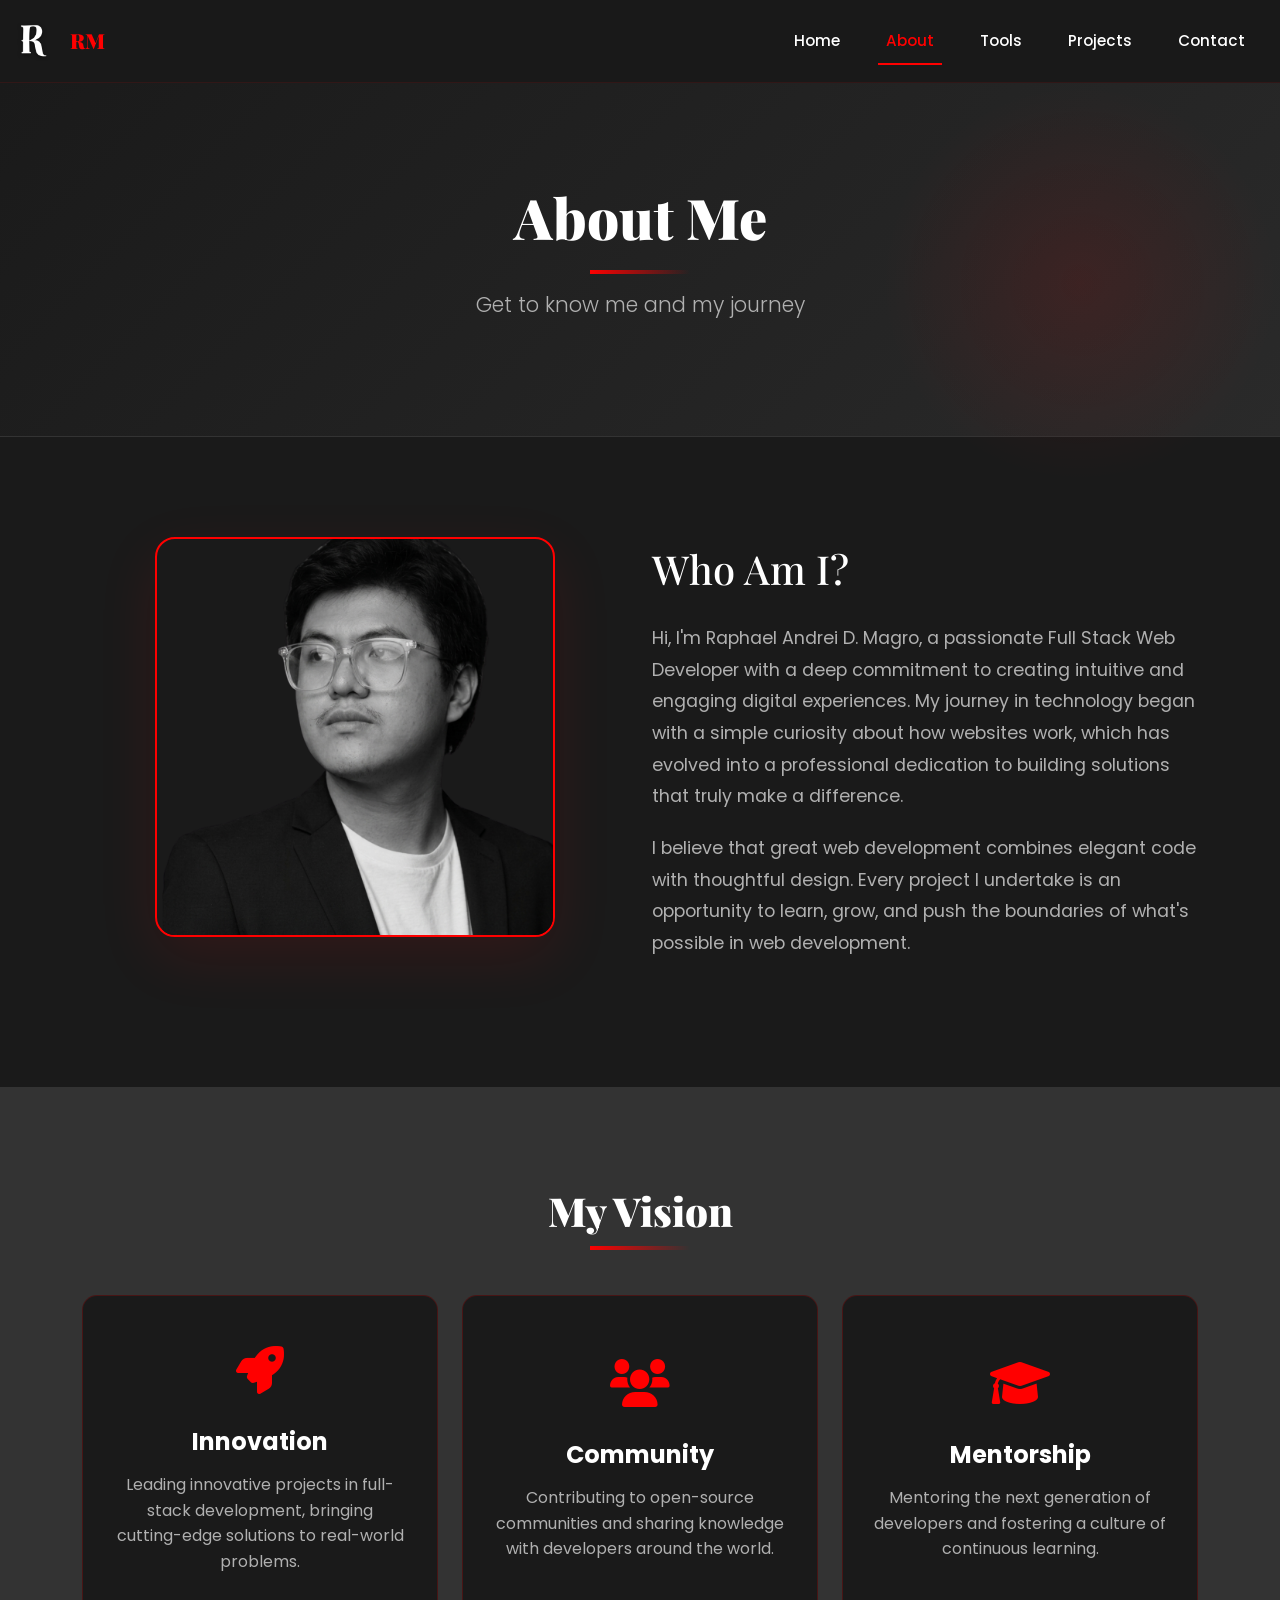
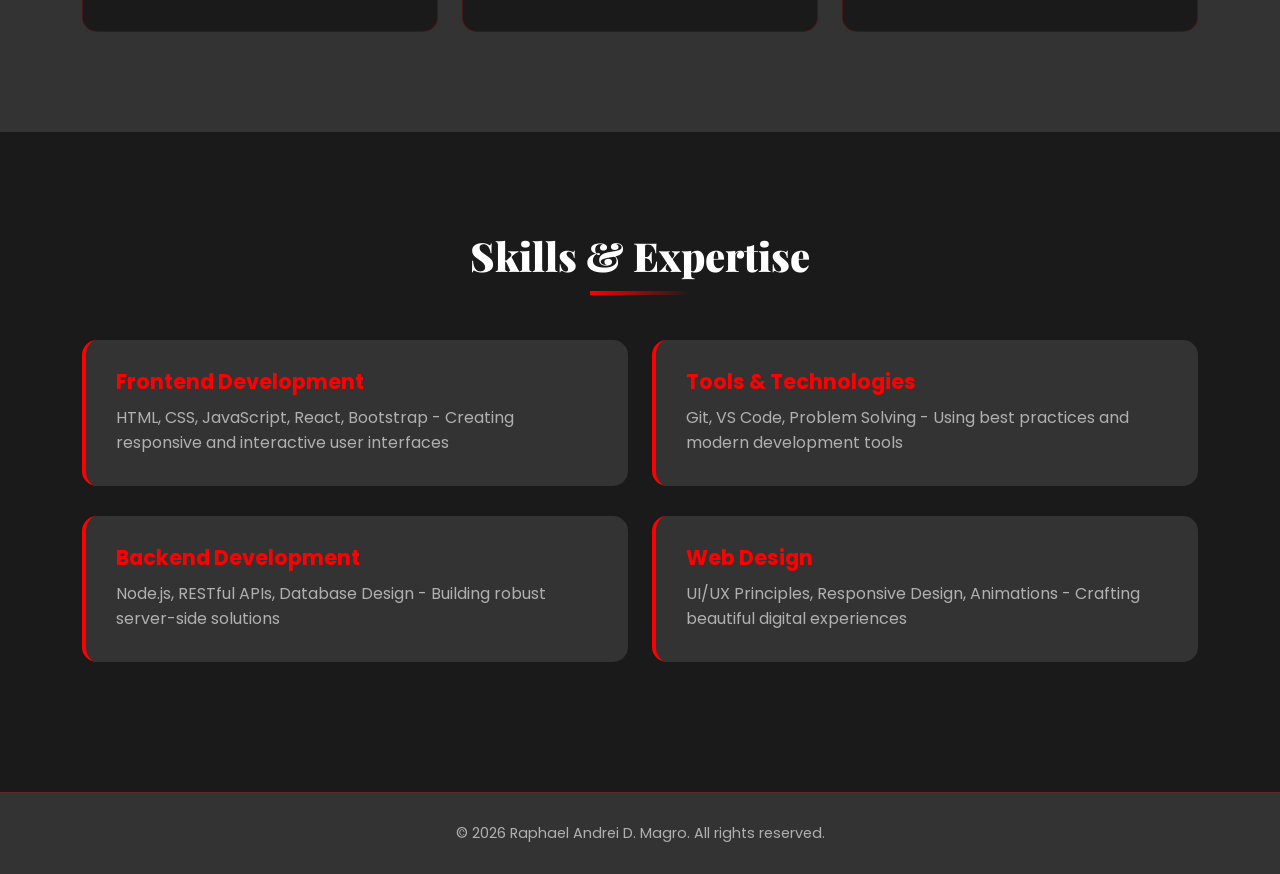
==== about.html @ a97b014e "Add redesigned landing page with animations and separate HTML pages for all sections" ====
<!DOCTYPE html>
<html lang="en">
<head>
    <meta charset="UTF-8">
    <meta name="viewport" content="width=device-width, initial-scale=1.0">
    <title>About - Raphael Andrei D. Magro</title>
    <link href="https://fonts.googleapis.com/css2?family=Playfair+Display:wght@700;900&family=Poppins:wght@300;400;500;600;700&family=Raleway:wght@300;400;500;600&display=swap" rel="stylesheet">
    <link href="https://cdn.jsdelivr.net/npm/bootstrap@5.3.0/dist/css/bootstrap.min.css" rel="stylesheet">
    <link rel="stylesheet" href="https://cdnjs.cloudflare.com/ajax/libs/font-awesome/6.0.0/css/all.min.css">
    <link rel="stylesheet" href="https://michalsnik.github.io/aos/dist/aos.css" />
    <link rel="stylesheet" href="styles.css">
</head>
<body>
    <!-- Navbar -->
    <nav class="navbar navbar-expand-lg navbar-landing">
        <div class="container-fluid">
            <a class="navbar-brand" href="index.html">
                <img src="images/logo.png" alt="Logo" height="40" class="me-2">
                <span class="brand-text">RM</span>
            </a>
            <button class="navbar-toggler" type="button" data-bs-toggle="collapse" data-bs-target="#navbarNav" aria-controls="navbarNav" aria-expanded="false" aria-label="Toggle navigation">
                <span class="navbar-toggler-icon"></span>
            </button>
            <div class="collapse navbar-collapse" id="navbarNav">
                <ul class="navbar-nav ms-auto">
                    <li class="nav-item">
                        <a class="nav-link" href="index.html">Home</a>
                    </li>
                    <li class="nav-item">
                        <a class="nav-link active" href="about.html">About</a>
                    </li>
                    <li class="nav-item">
                        <a class="nav-link" href="tools.html">Tools</a>
                    </li>
                    <li class="nav-item">
                        <a class="nav-link" href="projects.html">Projects</a>
                    </li>
                    <li class="nav-item">
                        <a class="nav-link" href="contact.html">Contact</a>
                    </li>
                </ul>
            </div>
        </div>
    </nav>

    <!-- About Hero Section -->
    <section class="page-hero">
        <div class="container">
            <h1 class="page-title" data-aos="fade-up">About Me</h1>
            <p class="page-subtitle" data-aos="fade-up" data-aos-delay="200">Get to know me and my journey</p>
        </div>
    </section>

    <!-- About Content -->
    <section class="about-content">
        <div class="container">
            <div class="row align-items-center">
                <div class="col-lg-6" data-aos="fade-right">
                    <div class="about-image">
                        <img src="images/magro.png" alt="Raphael">
                    </div>
                </div>
                <div class="col-lg-6" data-aos="fade-left">
                    <h2>Who Am I?</h2>
                    <p>Hi, I'm Raphael Andrei D. Magro, a passionate Full Stack Web Developer with a deep commitment to creating intuitive and engaging digital experiences. My journey in technology began with a simple curiosity about how websites work, which has evolved into a professional dedication to building solutions that truly make a difference.</p>
                    <p>I believe that great web development combines elegant code with thoughtful design. Every project I undertake is an opportunity to learn, grow, and push the boundaries of what's possible in web development.</p>
                </div>
            </div>
        </div>
    </section>

    <!-- Vision Section -->
    <section class="vision-section">
        <div class="container">
            <h2 class="section-header-title" data-aos="fade-up">My Vision</h2>
            <div class="row">
                <div class="col-md-4" data-aos="zoom-in" data-aos-delay="100">
                    <div class="vision-card">
                        <div class="vision-icon">
                            <i class="fas fa-rocket"></i>
                        </div>
                        <h3>Innovation</h3>
                        <p>Leading innovative projects in full-stack development, bringing cutting-edge solutions to real-world problems.</p>
                    </div>
                </div>
                <div class="col-md-4" data-aos="zoom-in" data-aos-delay="200">
                    <div class="vision-card">
                        <div class="vision-icon">
                            <i class="fas fa-users"></i>
                        </div>
                        <h3>Community</h3>
                        <p>Contributing to open-source communities and sharing knowledge with developers around the world.</p>
                    </div>
                </div>
                <div class="col-md-4" data-aos="zoom-in" data-aos-delay="300">
                    <div class="vision-card">
                        <div class="vision-icon">
                            <i class="fas fa-graduation-cap"></i>
                        </div>
                        <h3>Mentorship</h3>
                        <p>Mentoring the next generation of developers and fostering a culture of continuous learning.</p>
                    </div>
                </div>
            </div>
        </div>
    </section>

    <!-- Skills Highlight -->
    <section class="skills-section">
        <div class="container">
            <h2 class="section-header-title" data-aos="fade-up">Skills & Expertise</h2>
            <div class="row">
                <div class="col-md-6" data-aos="fade-up">
                    <div class="skill-item">
                        <h4>Frontend Development</h4>
                        <p>HTML, CSS, JavaScript, React, Bootstrap - Creating responsive and interactive user interfaces</p>
                    </div>
                    <div class="skill-item">
                        <h4>Backend Development</h4>
                        <p>Node.js, RESTful APIs, Database Design - Building robust server-side solutions</p>
                    </div>
                </div>
                <div class="col-md-6" data-aos="fade-up" data-aos-delay="200">
                    <div class="skill-item">
                        <h4>Tools & Technologies</h4>
                        <p>Git, VS Code, Problem Solving - Using best practices and modern development tools</p>
                    </div>
                    <div class="skill-item">
                        <h4>Web Design</h4>
                        <p>UI/UX Principles, Responsive Design, Animations - Crafting beautiful digital experiences</p>
                    </div>
                </div>
            </div>
        </div>
    </section>

    <!-- Footer -->
    <footer class="footer">
        <div class="container text-center">
            <p>&copy; 2026 Raphael Andrei D. Magro. All rights reserved.</p>
        </div>
    </footer>

    <script src="https://cdn.jsdelivr.net/npm/bootstrap@5.3.0/dist/js/bootstrap.bundle.min.js"></script>
    <script src="https://michalsnik.github.io/aos/dist/aos.js"></script>
    <script>
        AOS.init({
            duration: 1000,
            once: true,
            offset: 100
        });
    </script>
</body>
</html>
---- styles.css ----
/* ===== ROOT & GENERAL STYLES ===== */
:root {
    --primary-color: #ff0000;
    --secondary-color: #1a1a1a;
    --accent-color: #333333;
    --text-light: #ffffff;
    --text-dark: #1a1a1a;
    --transition: all 0.3s cubic-bezier(0.25, 0.46, 0.45, 0.94);
}

* {
    margin: 0;
    padding: 0;
    box-sizing: border-box;
}

html {
    scroll-behavior: smooth;
}

body {
    background-color: var(--secondary-color);
    color: var(--text-light);
    font-family: 'Poppins', sans-serif;
    overflow-x: hidden;
}

/* ===== LANDING SECTION ===== */
.landing-hero {
    position: relative;
    min-height: 100vh;
    display: flex;
    align-items: center;
    overflow: hidden;
}

.landing-background {
    position: absolute;
    top: 0;
    left: 0;
    right: 0;
    bottom: 0;
    background: linear-gradient(135deg, #1a1a1a 0%, #2a2a2a 50%, #1a1a1a 100%);
    z-index: 0;
}

.landing-background::before {
    content: '';
    position: absolute;
    top: -50%;
    right: -50%;
    width: 100%;
    height: 100%;
    background: radial-gradient(circle, rgba(255, 0, 0, 0.1) 0%, transparent 70%);
    animation: pulse-glow 4s ease-in-out infinite;
    z-index: -1;
}

@keyframes pulse-glow {
    0%, 100% {
        transform: scale(1);
        opacity: 0.5;
    }
    50% {
        transform: scale(1.2);
        opacity: 0.8;
    }
}

.landing-content {
    position: relative;
    z-index: 2;
    width: 100%;
}

/* ===== NAVBAR ===== */
.navbar-landing {
    position: relative;
    z-index: 1000;
    background-color: rgba(26, 26, 26, 0.95);
    backdrop-filter: blur(10px);
    border-bottom: 1px solid rgba(255, 0, 0, 0.1);
    padding: 1rem 0;
}

.navbar-brand {
    font-size: 1.5rem;
    font-weight: 700;
    color: var(--text-light) !important;
    display: flex;
    align-items: center;
    gap: 10px;
}

.brand-text {
    color: var(--primary-color);
    font-family: 'Playfair Display', serif;
    font-weight: 900;
    font-size: 1.3rem;
}

.navbar-nav .nav-link {
    color: var(--text-light) !important;
    font-weight: 500;
    font-size: 0.95rem;
    position: relative;
    margin: 0 15px;
    transition: color var(--transition);
}

.navbar-nav .nav-link::after {
    content: '';
    position: absolute;
    bottom: -5px;
    left: 0;
    width: 0;
    height: 2px;
    background-color: var(--primary-color);
    transition: width var(--transition);
}

.navbar-nav .nav-link:hover,
.navbar-nav .nav-link.active {
    color: var(--primary-color) !important;
}

.navbar-nav .nav-link:hover::after,
.navbar-nav .nav-link.active::after {
    width: 100%;
}

.navbar-toggler {
    border-color: var(--primary-color);
}

.navbar-toggler-icon {
    background-image: url("data:image/svg+xml;charset=utf8,%3Csvg viewBox='0 0 30 30' xmlns='http://www.w3.org/2000/svg'%3E%3Cpath stroke='rgba(255, 0, 0, 1)' stroke-width='2' stroke-linecap='round' stroke-linejoin='round' d='M4 7h22M4 15h22M4 23h22'/%3E%3C/svg%3E");
}

/* ===== LANDING TEXT SECTION ===== */
.landing-text {
    z-index: 2;
}

.landing-title {
    font-family: 'Playfair Display', serif;
    font-size: 4rem;
    font-weight: 900;
    line-height: 1.1;
    margin-bottom: 20px;
    color: var(--text-light);
    animation: slide-in-left 0.8s ease-out;
}

.landing-title .highlight {
    color: var(--primary-color);
    display: inline-block;
    position: relative;
}

.landing-title .highlight::after {
    content: '';
    position: absolute;
    bottom: -10px;
    left: 0;
    width: 100%;
    height: 3px;
    background: linear-gradient(90deg, var(--primary-color), transparent);
    animation: expand-width 1s ease-out 0.3s both;
}

@keyframes slide-in-left {
    from {
        opacity: 0;
        transform: translateX(-50px);
    }
    to {
        opacity: 1;
        transform: translateX(0);
    }
}

@keyframes expand-width {
    from {
        width: 0;
    }
    to {
        width: 100%;
    }
}

.landing-subtitle {
    font-size: 1.5rem;
    color: #b0b0b0;
    margin-bottom: 30px;
    font-weight: 300;
    line-height: 1.6;
}

.job-title {
    color: var(--primary-color);
    font-weight: 600;
    text-decoration: underline;
    text-decoration-style: dotted;
    text-decoration-thickness: 2px;
    text-underline-offset: 5px;
}

/* ===== SOCIAL ICONS ===== */
.social-icons {
    display: flex;
    gap: 15px;
}

.social-icon {
    display: inline-flex;
    align-items: center;
    justify-content: center;
    width: 50px;
    height: 50px;
    border: 2px solid var(--primary-color);
    border-radius: 50%;
    color: var(--text-light);
    font-size: 1.2rem;
    transition: var(--transition);
    background-color: transparent;
}

.social-icon:hover {
    background-color: var(--primary-color);
    transform: translateY(-10px) scale(1.1);
    box-shadow: 0 10px 25px rgba(255, 0, 0, 0.3);
}

/* ===== SCROLL BUTTON ===== */
.scroll-btn {
    display: inline-flex;
    align-items: center;
    gap: 10px;
    color: var(--text-light);
    text-decoration: none;
    font-weight: 600;
    position: relative;
    font-size: 0.95rem;
    transition: color var(--transition);
}

.scroll-btn:hover {
    color: var(--primary-color);
}

.scroll-btn i {
    animation: bounce 2s infinite;
}

@keyframes bounce {
    0%, 100% {
        transform: translateY(0);
    }
    50% {
        transform: translateY(10px);
    }
}

/* ===== PORTRAIT SECTION ===== */
.portrait-container {
    display: flex;
    justify-content: center;
    align-items: center;
    z-index: 2;
}

.portrait-wrapper {
    position: relative;
    width: 300px;
    height: 300px;
    animation: float 3s ease-in-out infinite;
}

.portrait-img {
    width: 100%;
    height: 100%;
    object-fit: cover;
    border-radius: 20px;
    box-shadow: 0 20px 60px rgba(255, 0, 0, 0.2);
    border: 3px solid var(--primary-color);
}

.portrait-wrapper::before {
    content: '';
    position: absolute;
    top: -10px;
    left: -10px;
    right: -10px;
    bottom: -10px;
    border: 2px solid var(--primary-color);
    border-radius: 25px;
    opacity: 0.3;
}

@keyframes float {
    0%, 100% {
        transform: translateY(0px);
    }
    50% {
        transform: translateY(-20px);
    }
}

/* ===== FEATURED SECTION ===== */
.featured-section {
    background-color: var(--secondary-color);
    padding: 100px 0;
    border-top: 1px solid var(--accent-color);
}

.section-header {
    text-align: center;
    margin-bottom: 60px;
}

.section-header h2 {
    font-family: 'Playfair Display', serif;
    font-size: 3rem;
    font-weight: 900;
    color: var(--text-light);
    margin-bottom: 15px;
    position: relative;
    display: inline-block;
}

.section-header h2::after {
    content: '';
    position: absolute;
    bottom: -15px;
    left: 50%;
    transform: translateX(-50%);
    width: 100px;
    height: 4px;
    background: linear-gradient(90deg, var(--primary-color), transparent);
}

.section-header p {
    font-size: 1.2rem;
    color: #b0b0b0;
    margin-top: 30px;
    font-weight: 300;
}

/* ===== FLIP CARD ANIMATION ===== */
.featured-card {
    margin-bottom: 40px;
}

.flip-card {
    background-color: transparent;
    width: 100%;
    height: 350px;
    perspective: 1000px;
}

.flip-card-inner {
    position: relative;
    width: 100%;
    height: 100%;
    text-align: center;
    transition: transform 0.6s;
    transform-style: preserve-3d;
}

.flip-card:hover .flip-card-inner {
    transform: rotateY(180deg);
}

.flip-card-front, .flip-card-back {
    position: absolute;
    width: 100%;
    height: 100%;
    backface-visibility: hidden;
    display: flex;
    align-items: center;
    justify-content: center;
    border-radius: 15px;
    border: 1px solid var(--accent-color);
}

.flip-card-front {
    background-color: var(--accent-color);
    color: black;
    overflow: hidden;
}

.flip-card-front img {
    width: 100%;
    height: 100%;
    object-fit: cover;
    transition: transform 0.6s;
}

.flip-card:hover .flip-card-front img {
    transform: scale(1.1);
}

.flip-card-back {
    background: linear-gradient(135deg, var(--accent-color) 0%, #2a2a2a 100%);
    color: var(--text-light);
    transform: rotateY(180deg);
    flex-direction: column;
    padding: 30px 20px;
}

.flip-card-back h5 {
    font-size: 1.5rem;
    margin-bottom: 10px;
    color: var(--primary-color);
    font-weight: 700;
}

.flip-card-back p {
    font-size: 0.95rem;
    margin-bottom: 20px;
    color: #b0b0b0;
}

.btn-link {
    color: var(--primary-color);
    text-decoration: none;
    font-weight: 600;
    transition: var(--transition);
    display: inline-flex;
    align-items: center;
    gap: 8px;
}

.btn-link:hover {
    color: var(--text-light);
    gap: 15px;
}

/* ===== BUTTONS ===== */
.btn-primary {
    background-color: var(--primary-color);
    border-color: var(--primary-color);
    color: var(--text-dark);
    font-weight: 700;
    padding: 12px 40px;
    border-radius: 50px;
    transition: var(--transition);
    box-shadow: 0 5px 15px rgba(255, 0, 0, 0.2);
}

.btn-primary:hover {
    background-color: #cc0000;
    border-color: #cc0000;
    transform: translateY(-3px);
    box-shadow: 0 10px 25px rgba(255, 0, 0, 0.4);
}

/* ===== FOOTER ===== */
.footer {
    background-color: var(--accent-color);
    padding: 30px 0;
    text-align: center;
    border-top: 1px solid rgba(255, 0, 0, 0.2);
}

.footer p {
    margin: 0;
    color: #b0b0b0;
    font-size: 0.9rem;
}

/* ===== RESPONSIVE DESIGN ===== */
@media (max-width: 768px) {
    .landing-title {
        font-size: 2.5rem;
    }

    .landing-subtitle {
        font-size: 1.1rem;
    }

    .portrait-wrapper {
        width: 200px;
        height: 200px;
    }

    .section-header h2 {
        font-size: 2rem;
    }

    .flip-card {
        height: 250px;
    }

    .social-icons {
        flex-wrap: wrap;
    }
}

/* ===== PAGE HERO SECTION ===== */
.page-hero {
    background: linear-gradient(135deg, #1a1a1a 0%, #2a2a2a 100%);
    padding: 100px 0;
    text-align: center;
    border-bottom: 1px solid var(--accent-color);
    position: relative;
}

.page-hero::before {
    content: '';
    position: absolute;
    top: 0;
    right: 0;
    width: 400px;
    height: 400px;
    background: radial-gradient(circle, rgba(255, 0, 0, 0.1) 0%, transparent 70%);
    border-radius: 50%;
}

.page-title {
    font-family: 'Playfair Display', serif;
    font-size: 3.5rem;
    font-weight: 900;
    color: var(--text-light);
    margin-bottom: 15px;
    position: relative;
}

.page-title::after {
    content: '';
    display: block;
    width: 100px;
    height: 4px;
    background: linear-gradient(90deg, var(--primary-color), transparent);
    margin: 20px auto 0;
}

.page-subtitle {
    font-size: 1.3rem;
    color: #b0b0b0;
    font-weight: 300;
}

/* ===== ABOUT PAGE STYLES ===== */
.about-content {
    padding: 100px 0;
}

.about-content h2 {
    font-family: 'Playfair Display', serif;
    font-size: 2.5rem;
    color: var(--text-light);
    margin-bottom: 30px;
}

.about-content p {
    font-size: 1.1rem;
    line-height: 1.8;
    color: #b0b0b0;
    margin-bottom: 20px;
}

.about-image {
    text-align: center;
    margin-bottom: 50px;
}

.about-image img {
    width: 100%;
    max-width: 400px;
    border-radius: 20px;
    box-shadow: 0 20px 60px rgba(255, 0, 0, 0.1);
    border: 2px solid var(--primary-color);
    transition: transform 0.5s cubic-bezier(0.25, 0.46, 0.45, 0.94);
}

.about-image img:hover {
    transform: scale(1.05);
}

/* ===== VISION SECTION ===== */
.vision-section {
    background-color: var(--accent-color);
    padding: 100px 0;
}

.section-header-title {
    font-family: 'Playfair Display', serif;
    font-size: 2.5rem;
    font-weight: 900;
    color: var(--text-light);
    text-align: center;
    margin-bottom: 60px;
    position: relative;
    display: inline-block;
    width: 100%;
}

.section-header-title::after {
    content: '';
    position: absolute;
    bottom: -15px;
    left: 50%;
    transform: translateX(-50%);
    width: 100px;
    height: 4px;
    background: linear-gradient(90deg, var(--primary-color), transparent);
}

.vision-card {
    text-align: center;
    padding: 40px 30px;
    background-color: var(--secondary-color);
    border-radius: 15px;
    border: 1px solid rgba(255, 0, 0, 0.2);
    transition: var(--transition);
    height: 100%;
    display: flex;
    flex-direction: column;
    align-items: center;
    justify-content: center;
}

.vision-card:hover {
    border-color: var(--primary-color);
    transform: translateY(-10px);
    box-shadow: 0 20px 40px rgba(255, 0, 0, 0.1);
}

.vision-icon {
    font-size: 3rem;
    color: var(--primary-color);
    margin-bottom: 20px;
    transition: transform 0.5s cubic-bezier(0.25, 0.46, 0.45, 0.94);
}

.vision-card:hover .vision-icon {
    transform: scale(1.2) rotate(15deg);
}

.vision-card h3 {
    font-size: 1.5rem;
    color: var(--text-light);
    margin-bottom: 15px;
    font-weight: 700;
}

.vision-card p {
    color: #b0b0b0;
    line-height: 1.6;
}

/* ===== SKILLS SECTION ===== */
.skills-section {
    padding: 100px 0;
}

.skill-item {
    padding: 30px;
    background-color: var(--accent-color);
    border-radius: 15px;
    border-left: 4px solid var(--primary-color);
    margin-bottom: 30px;
    transition: var(--transition);
}

.skill-item:hover {
    transform: translateX(10px);
    box-shadow: 0 10px 30px rgba(255, 0, 0, 0.1);
}

.skill-item h4 {
    font-size: 1.3rem;
    color: var(--primary-color);
    margin-bottom: 10px;
    font-weight: 700;
}

.skill-item p {
    color: #b0b0b0;
    line-height: 1.6;
    margin: 0;
}

/* ===== TOOLS GRID SECTION ===== */
.tools-grid-section {
    padding: 100px 0;
}

.tool-card {
    position: relative;
    height: 300px;
    background-color: transparent;
    border-radius: 15px;
    overflow: hidden;
    cursor: pointer;
    transition: var(--transition);
}

.tool-card-front,
.tool-card-back {
    position: absolute;
    width: 100%;
    height: 100%;
    display: flex;
    flex-direction: column;
    align-items: center;
    justify-content: center;
    border-radius: 15px;
    border: 2px solid var(--accent-color);
    background: linear-gradient(135deg, var(--accent-color) 0%, #2a2a2a 100%);
    transition: var(--transition);
}

.tool-card:hover .tool-card-front,
.tool-card:hover .tool-card-back {
    border-color: var(--primary-color);
}

.tool-card-front {
    z-index: 2;
}

.tool-card-front i {
    font-size: 4rem;
    color: var(--primary-color);
    margin-bottom: 15px;
    transition: transform 0.5s cubic-bezier(0.25, 0.46, 0.45, 0.94);
}

.tool-card:hover .tool-card-front i {
    transform: scale(1.2) rotate(20deg);
}

.tool-card-front h3 {
    font-size: 1.5rem;
    color: var(--text-light);
    font-weight: 700;
}

.tool-card-back {
    opacity: 0;
    pad: 20px;
    text-align: center;
}

.tool-card:hover .tool-card-front {
    opacity: 0;
}

.tool-card:hover .tool-card-back {
    opacity: 1;
}

.tool-card-back p {
    color: #b0b0b0;
    font-size: 0.95rem;
    line-height: 1.6;
}

/* ===== PROJECTS GRID SECTION ===== */
.projects-grid-section {
    padding: 100px 0;
}

.project-card {
    background-color: var(--accent-color);
    border-radius: 15px;
    overflow: hidden;
    transition: var(--transition);
    border: 1px solid rgba(255, 0, 0, 0.1);
    height: 100%;
    display: flex;
    flex-direction: column;
}

.project-card:hover {
    border-color: var(--primary-color);
    box-shadow: 0 20px 50px rgba(255, 0, 0, 0.2);
    transform: translateY(-10px);
}

.project-image {
    position: relative;
    height: 250px;
    overflow: hidden;
}

.project-image img {
    width: 100%;
    height: 100%;
    object-fit: cover;
    transition: transform 0.5s cubic-bezier(0.25, 0.46, 0.45, 0.94);
}

.project-card:hover .project-image img {
    transform: scale(1.1);
}

.project-content {
    padding: 30px;
    flex-grow: 1;
    display: flex;
    flex-direction: column;
}

.project-content h3 {
    font-size: 1.4rem;
    color: var(--text-light);
    margin-bottom: 15px;
    font-weight: 700;
}

.project-content p {
    color: #b0b0b0;
    line-height: 1.6;
    margin-bottom: 20px;
    flex-grow: 1;
}

.project-tags {
    display: flex;
    gap: 10px;
    margin-bottom: 20px;
    flex-wrap: wrap;
}

.tag {
    background-color: rgba(255, 0, 0, 0.1);
    color: var(--primary-color);
    padding: 5px 12px;
    border-radius: 20px;
    font-size: 0.85rem;
    font-weight: 600;
}

.project-link {
    color: var(--primary-color);
    text-decoration: none;
    font-weight: 600;
    display: inline-flex;
    align-items: center;
    gap: 8px;
    transition: gap var(--transition);
}

.project-link:hover {
    gap: 15px;
}

/* ===== CTA SECTION ===== */
.cta-section {
    background: linear-gradient(135deg, var(--accent-color) 0%, #2a2a2a 100%);
    padding: 100px 0;
    text-align: center;
    border-top: 1px solid rgba(255, 0, 0, 0.1);
    border-bottom: 1px solid rgba(255, 0, 0, 0.1);
}

.cta-section h2 {
    font-family: 'Playfair Display', serif;
    font-size: 2.5rem;
    color: var(--text-light);
    margin-bottom: 15px;
    font-weight: 900;
}

.cta-section p {
    font-size: 1.2rem;
    color: #b0b0b0;
    margin-bottom: 40px;
    font-weight: 300;
}

/* ===== CONTACT SECTION ===== */
.contact-content {
    padding: 100px 0;
}

.contact-content h2 {
    font-family: 'Playfair Display', serif;
    font-size: 2rem;
    color: var(--text-light);
    margin-bottom: 30px;
    font-weight: 900;
}

.contact-content > div > div > p {
    font-size: 1.1rem;
    line-height: 1.8;
    color: #b0b0b0;
    margin-bottom: 40px;
}

/* ===== CONTACT INFO ===== */
.contact-info {
    margin-bottom: 50px;
}

.info-item {
    display: flex;
    gap: 20px;
    margin-bottom: 30px;
    padding-bottom: 30px;
    border-bottom: 1px solid rgba(255, 0, 0, 0.1);
    transition: var(--transition);
}

.info-item:last-child {
    border-bottom: none;
    margin-bottom: 0;
    padding-bottom: 0;
}

.info-item i {
    font-size: 2rem;
    color: var(--primary-color);
    flex-shrink: 0;
    transition: transform 0.5s cubic-bezier(0.25, 0.46, 0.45, 0.94);
}

.info-item:hover i {
    transform: scale(1.2);
}

.info-item h4 {
    font-size: 1.1rem;
    color: var(--text-light);
    margin-bottom: 5px;
    font-weight: 700;
}

.info-item p {
    margin: 0;
    color: #b0b0b0;
}

.info-item a {
    color: var(--primary-color);
    text-decoration: none;
    transition: color var(--transition);
}

.info-item a:hover {
    color: var(--text-light);
}

/* ===== SOCIAL MEDIA ===== */
.social-media {
    margin-bottom: 40px;
}

.social-media h3 {
    font-size: 1.3rem;
    color: var(--text-light);
    margin-bottom: 20px;
    font-weight: 700;
}

.social-links {
    display: flex;
    gap: 15px;
    flex-wrap: wrap;
}

.social-link {
    display: inline-flex;
    align-items: center;
    justify-content: center;
    width: 50px;
    height: 50px;
    border: 2px solid var(--primary-color);
    border-radius: 50%;
    color: var(--text-light);
    font-size: 1.2rem;
    transition: var(--transition);
}

.social-link:hover {
    background-color: var(--primary-color);
    transform: translateY(-10px) scale(1.1);
    box-shadow: 0 10px 25px rgba(255, 0, 0, 0.3);
}

/* ===== CONTACT FORM ===== */
.contact-form {
    background-color: var(--accent-color);
    padding: 40px;
    border-radius: 15px;
    border: 1px solid rgba(255, 0, 0, 0.1);
}

.form-group {
    margin-bottom: 25px;
}

.contact-form label {
    display: block;
    font-size: 1rem;
    font-weight: 600;
    color: var(--text-light);
    margin-bottom: 10px;
}

.contact-form input,
.contact-form textarea {
    width: 100%;
    padding: 12px 15px;
    background-color: var(--secondary-color);
    border: 2px solid rgba(255, 0, 0, 0.1);
    border-radius: 8px;
    color: var(--text-light);
    font-family: 'Poppins', sans-serif;
    transition: var(--transition);
}

.contact-form input::placeholder,
.contact-form textarea::placeholder {
    color: #666;
}

.contact-form input:focus,
.contact-form textarea:focus {
    outline: none;
    border-color: var(--primary-color);
    box-shadow: 0 0 0 3px rgba(255, 0, 0, 0.1);
}

.contact-form button {
    margin-top: 15px;
    font-size: 1.1rem;
}

/* ===== MOBILE RESPONSIVE ===== */
@media (max-width: 768px) {
    .page-title {
        font-size: 2.5rem;
    }

    .page-subtitle {
        font-size: 1rem;
    }

    .about-content h2 {
        font-size: 2rem;
    }

    .section-header-title {
        font-size: 2rem;
    }

    .vision-card {
        margin-bottom: 30px;
    }

    .tool-card {
        height: 250px;
    }

    .project-image {
        height: 200px;
    }

    .contact-form {
        margin-top: 40px;
    }

    .cta-section h2 {
        font-size: 2rem;
    }
}
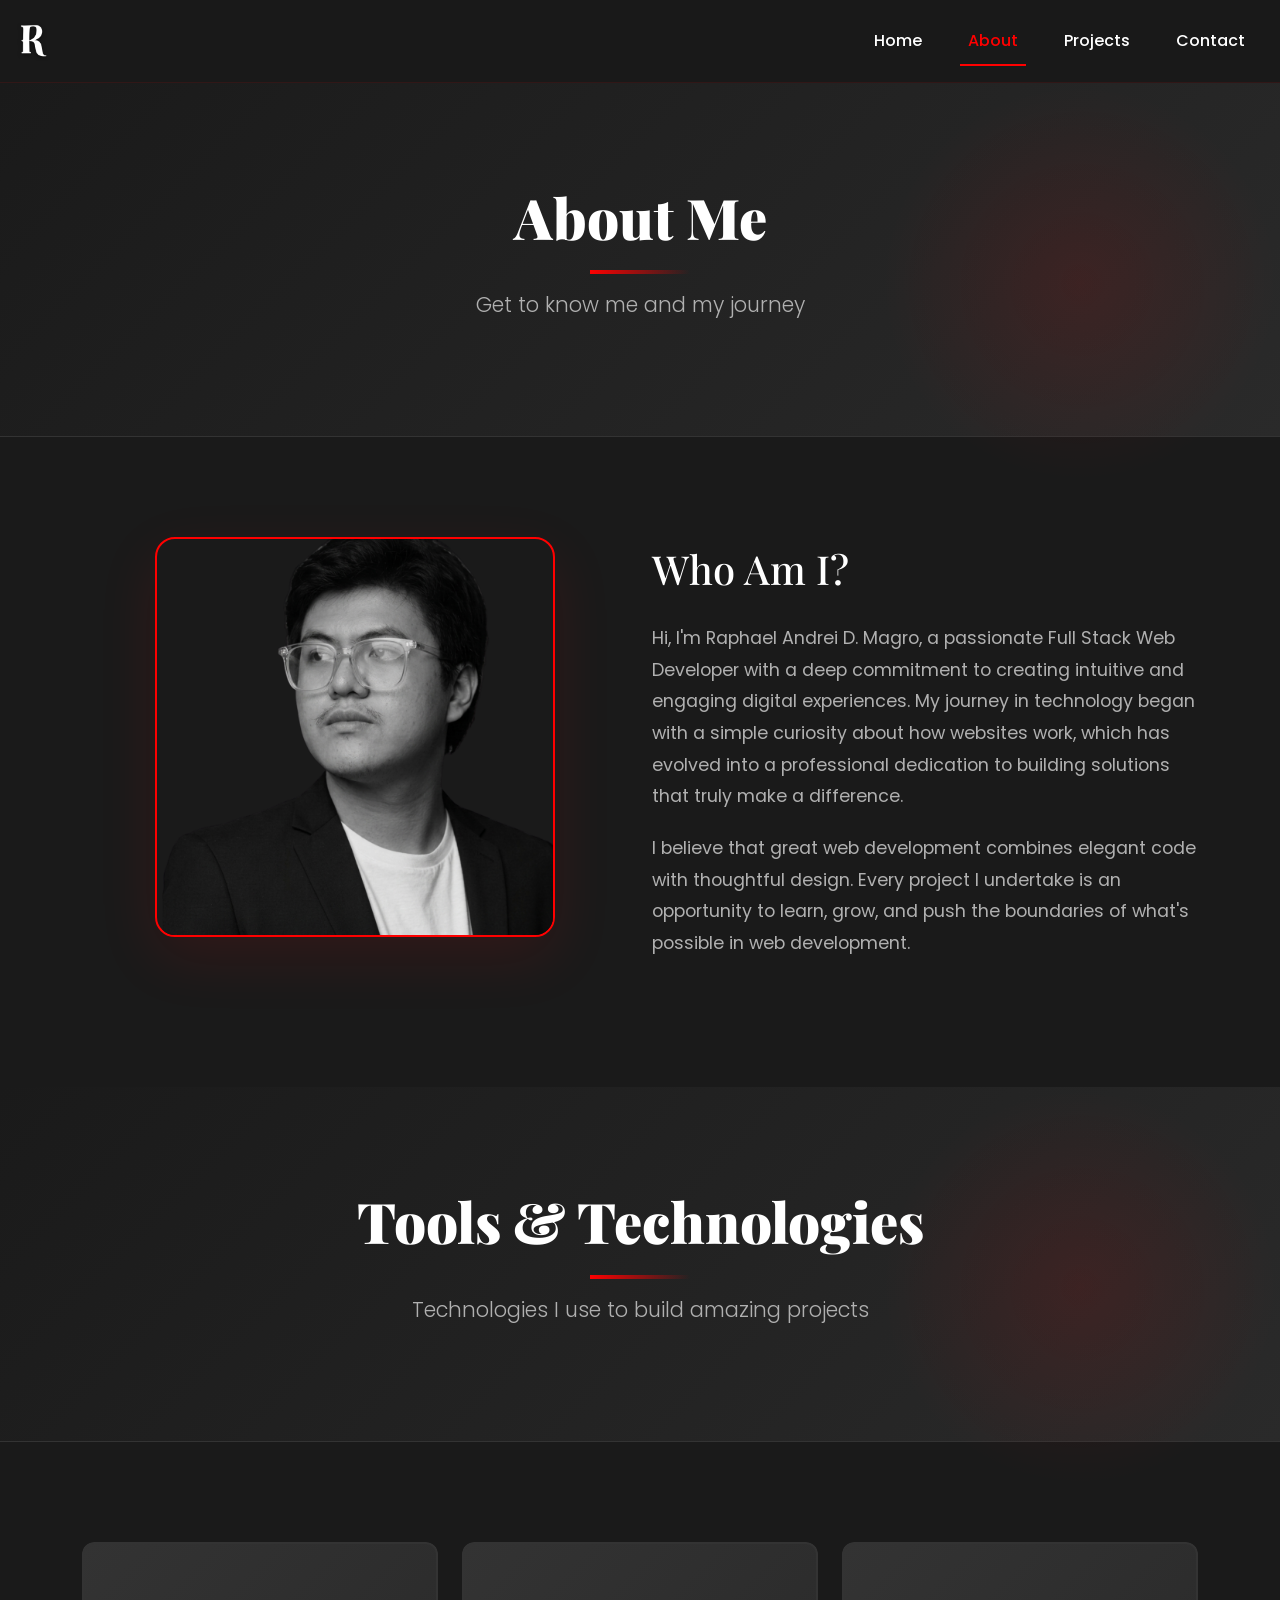
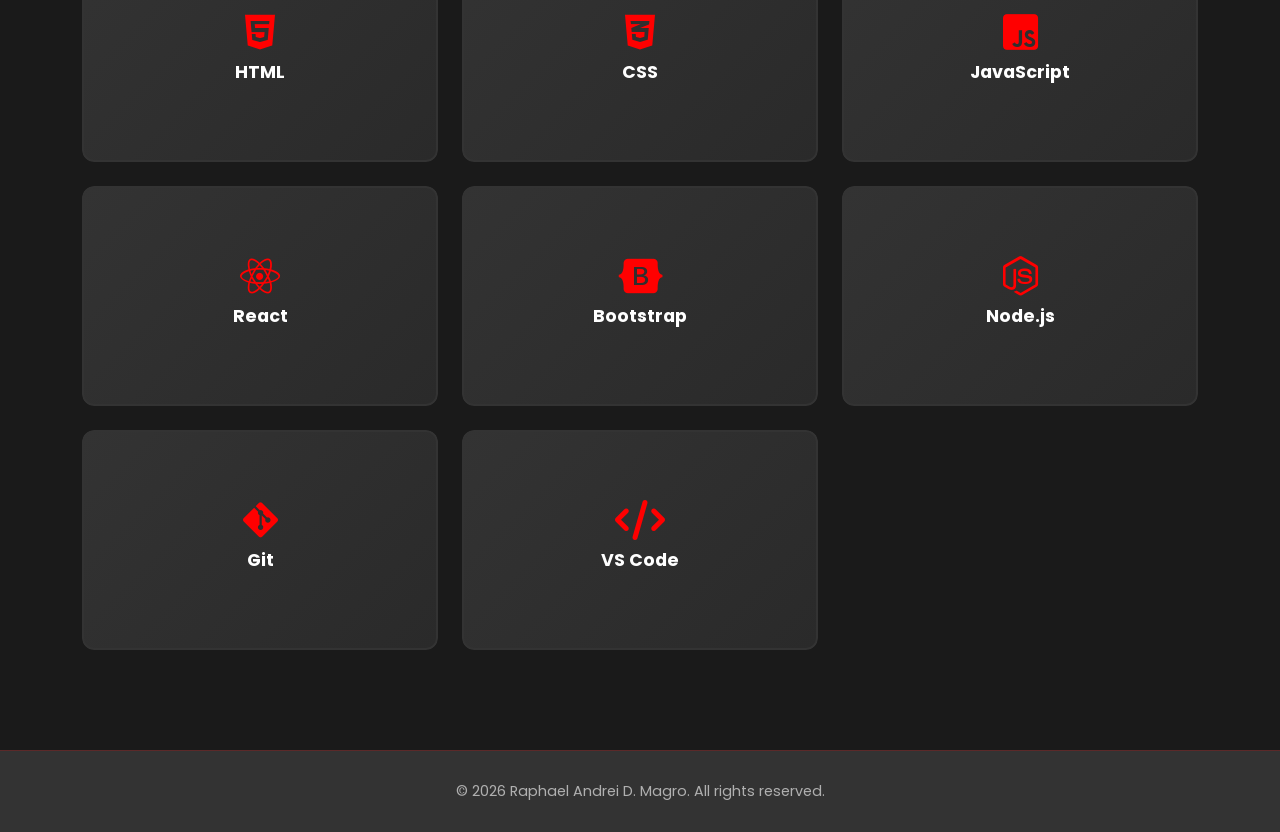
==== commit 62f7e854: "last draft - march 10" ====
--- a/about.html
+++ b/about.html
@@ -15,8 +15,7 @@
     <nav class="navbar navbar-expand-lg navbar-landing">
         <div class="container-fluid">
             <a class="navbar-brand" href="index.html">
-                <img src="images/logo.png" alt="Logo" height="40" class="me-2">
-                <span class="brand-text">RM</span>
+                <img src="images/logo.png" alt="Logo" height="40">
             </a>
             <button class="navbar-toggler" type="button" data-bs-toggle="collapse" data-bs-target="#navbarNav" aria-controls="navbarNav" aria-expanded="false" aria-label="Toggle navigation">
                 <span class="navbar-toggler-icon"></span>
@@ -30,9 +29,6 @@
                         <a class="nav-link active" href="about.html">About</a>
                     </li>
                     <li class="nav-item">
-                        <a class="nav-link" href="tools.html">Tools</a>
-                    </li>
-                    <li class="nav-item">
                         <a class="nav-link" href="projects.html">Projects</a>
                     </li>
                     <li class="nav-item">
@@ -69,71 +65,125 @@
         </div>
     </section>
 
-    <!-- Vision Section -->
-    <section class="vision-section">
-        <div class="container">
-            <h2 class="section-header-title" data-aos="fade-up">My Vision</h2>
+    <!-- Tools -->
+    <section class="page-hero">
+        <div class="container">
+            <h1 class="page-title" data-aos="fade-up">Tools & Technologies</h1>
+            <p class="page-subtitle" data-aos="fade-up" data-aos-delay="200">Technologies I use to build amazing projects</p>
+        </div>
+    </section>
+
+    <!-- Tools Grid -->
+    <section class="tools-grid-section">
+        <div class="container">
             <div class="row">
-                <div class="col-md-4" data-aos="zoom-in" data-aos-delay="100">
-                    <div class="vision-card">
-                        <div class="vision-icon">
-                            <i class="fas fa-rocket"></i>
-                        </div>
-                        <h3>Innovation</h3>
-                        <p>Leading innovative projects in full-stack development, bringing cutting-edge solutions to real-world problems.</p>
-                    </div>
-                </div>
-                <div class="col-md-4" data-aos="zoom-in" data-aos-delay="200">
-                    <div class="vision-card">
-                        <div class="vision-icon">
-                            <i class="fas fa-users"></i>
-                        </div>
-                        <h3>Community</h3>
-                        <p>Contributing to open-source communities and sharing knowledge with developers around the world.</p>
-                    </div>
-                </div>
-                <div class="col-md-4" data-aos="zoom-in" data-aos-delay="300">
-                    <div class="vision-card">
-                        <div class="vision-icon">
-                            <i class="fas fa-graduation-cap"></i>
-                        </div>
-                        <h3>Mentorship</h3>
-                        <p>Mentoring the next generation of developers and fostering a culture of continuous learning.</p>
+                <!-- HTML -->
+                <div class="col-md-4 col-sm-6" data-aos="zoom-in" data-aos-delay="0">
+                    <div class="tool-card">
+                        <div class="tool-card-front">
+                            <i class="fab fa-html5"></i>
+                            <h3>HTML</h3>
+                        </div>
+                        <div class="tool-card-back">
+                            <p>Semantic markup and modern HTML5 for structured, accessible web pages</p>
+                        </div>
+                    </div>
+                </div>
+
+                <!-- CSS -->
+                <div class="col-md-4 col-sm-6" data-aos="zoom-in" data-aos-delay="100">
+                    <div class="tool-card">
+                        <div class="tool-card-front">
+                            <i class="fab fa-css3-alt"></i>
+                            <h3>CSS</h3>
+                        </div>
+                        <div class="tool-card-back">
+                            <p>Advanced CSS3, Flexbox, Grid, and animations for stunning designs</p>
+                        </div>
+                    </div>
+                </div>
+
+                <!-- JavaScript -->
+                <div class="col-md-4 col-sm-6" data-aos="zoom-in" data-aos-delay="200">
+                    <div class="tool-card">
+                        <div class="tool-card-front">
+                            <i class="fab fa-js-square"></i>
+                            <h3>JavaScript</h3>
+                        </div>
+                        <div class="tool-card-back">
+                            <p>ES6+, DOM manipulation, and modern JavaScript for interactive experiences</p>
+                        </div>
+                    </div>
+                </div>
+
+                <!-- React -->
+                <div class="col-md-4 col-sm-6 my-4" data-aos="zoom-in" data-aos-delay="300">
+                    <div class="tool-card">
+                        <div class="tool-card-front">
+                            <i class="fab fa-react"></i>
+                            <h3>React</h3>
+                        </div>
+                        <div class="tool-card-back">
+                            <p>Components, hooks, and state management for dynamic applications</p>
+                        </div>
+                    </div>
+                </div>
+
+                <!-- Bootstrap -->
+                <div class="col-md-4 col-sm-6 my-4" data-aos="zoom-in" data-aos-delay="400">
+                    <div class="tool-card">
+                        <div class="tool-card-front">
+                            <i class="fab fa-bootstrap"></i>
+                            <h3>Bootstrap</h3>
+                        </div>
+                        <div class="tool-card-back">
+                            <p>Responsive grid system and components for rapid UI development</p>
+                        </div>
+                    </div>
+                </div>
+
+                <!-- Node.js -->
+                <div class="col-md-4 col-sm-6 my-4" data-aos="zoom-in" data-aos-delay="500">
+                    <div class="tool-card">
+                        <div class="tool-card-front">
+                            <i class="fab fa-node-js"></i>
+                            <h3>Node.js</h3>
+                        </div>
+                        <div class="tool-card-back">
+                            <p>Server-side JavaScript for building scalable backend applications</p>
+                        </div>
+                    </div>
+                </div>
+
+                <!-- Git -->
+                <div class="col-md-4 col-sm-6" data-aos="zoom-in" data-aos-delay="600">
+                    <div class="tool-card">
+                        <div class="tool-card-front">
+                            <i class="fab fa-git-alt"></i>
+                            <h3>Git</h3>
+                        </div>
+                        <div class="tool-card-back">
+                            <p>Version control and collaboration for managing projects efficiently</p>
+                        </div>
+                    </div>
+                </div>
+
+                <!-- VS Code -->
+                <div class="col-md-4 col-sm-6" data-aos="zoom-in" data-aos-delay="700">
+                    <div class="tool-card">
+                        <div class="tool-card-front">
+                            <i class="fas fa-code"></i>
+                            <h3>VS Code</h3>
+                        </div>
+                        <div class="tool-card-back">
+                            <p>Powerful code editor with extensions for enhanced development</p>
+                        </div>
                     </div>
                 </div>
             </div>
         </div>
     </section>
-
-    <!-- Skills Highlight -->
-    <section class="skills-section">
-        <div class="container">
-            <h2 class="section-header-title" data-aos="fade-up">Skills & Expertise</h2>
-            <div class="row">
-                <div class="col-md-6" data-aos="fade-up">
-                    <div class="skill-item">
-                        <h4>Frontend Development</h4>
-                        <p>HTML, CSS, JavaScript, React, Bootstrap - Creating responsive and interactive user interfaces</p>
-                    </div>
-                    <div class="skill-item">
-                        <h4>Backend Development</h4>
-                        <p>Node.js, RESTful APIs, Database Design - Building robust server-side solutions</p>
-                    </div>
-                </div>
-                <div class="col-md-6" data-aos="fade-up" data-aos-delay="200">
-                    <div class="skill-item">
-                        <h4>Tools & Technologies</h4>
-                        <p>Git, VS Code, Problem Solving - Using best practices and modern development tools</p>
-                    </div>
-                    <div class="skill-item">
-                        <h4>Web Design</h4>
-                        <p>UI/UX Principles, Responsive Design, Animations - Crafting beautiful digital experiences</p>
-                    </div>
-                </div>
-            </div>
-        </div>
-    </section>
-
+    
     <!-- Footer -->
     <footer class="footer">
         <div class="container text-center">
--- a/styles.css
+++ b/styles.css
@@ -1,1072 +1,144 @@
-/* ===== ROOT & GENERAL STYLES ===== */
+/* ===== ROOT VARIABLES ===== */
 :root {
-    --primary-color: #ff0000;
-    --secondary-color: #1a1a1a;
-    --accent-color: #333333;
-    --text-light: #ffffff;
-    --text-dark: #1a1a1a;
-    --transition: all 0.3s cubic-bezier(0.25, 0.46, 0.45, 0.94);
+    --primary: #ff0000;
+    --secondary: #1a1a1a;
+    --accent: #333;
+    --light: #fff;
+    --gray: #b0b0b0;
+    --trans: all 0.3s ease
+}
+* { margin: 0; padding: 0; box-sizing: border-box }
+html { scroll-behavior: smooth }
+body { background: var(--secondary); color: var(--light); font-family: 'Poppins', sans-serif }
+
+/* ===== NAVBAR ===== */
+.navbar-landing { background: rgba(26,26,26,0.95); backdrop-filter: blur(10px); border-bottom: 1px solid rgba(255,0,0,0.1); padding: 1rem 0; position: sticky; top: 0; z-index: 1000 }
+.navbar-brand { display: flex; align-items: center }
+.navbar-nav .nav-link { color: var(--light)!important; font-weight: 500; margin: 0 15px; position: relative; transition: var(--trans) }
+.navbar-nav .nav-link::after { content:''; position: absolute; bottom: -5px; left: 0; width: 0; height: 2px; background: var(--primary); transition: var(--trans) }
+.navbar-nav .nav-link:hover, .navbar-nav .nav-link.active { color: var(--primary)!important }
+.navbar-nav .nav-link:hover::after, .navbar-nav .nav-link.active::after { width: 100% }
+.navbar-toggler { border-color: var(--primary) }
+.navbar-toggler-icon { background-image: url("data:image/svg+xml;charset=utf8,%3Csvg viewBox='0 0 30 30' xmlns='http://www.w3.org/2000/svg'%3E%3Cpath stroke='rgba(255, 0, 0, 1)' stroke-width='2' stroke-linecap='round' stroke-linejoin='round' d='M4 7h22M4 15h22M4 23h22'/%3E%3C/svg%3E") }
+
+/* ===== LANDING PAGE ===== */
+.landing-page { min-height: 100vh; display: flex; align-items: center; padding: 80px 0 40px }
+.landing-title { font-family: 'Playfair Display', serif; font-size: 4rem; font-weight: 900; margin-bottom: 20px }
+.landing-subtitle { font-size: 1.5rem; color: var(--gray); margin-bottom: 30px; font-weight: 300 }
+.landing-nav { margin-top: 2rem }
+.nav-list { display: flex; gap: 1.5rem; flex-wrap: wrap; list-style: none }
+.nav-link { color: var(--light); text-decoration: none; font-weight: 500 }
+.nav-link:hover { color: var(--primary) }
+.landing-image { max-width: 100%; border-radius: 15px; box-shadow: 0 10px 40px rgba(211,47,47,0.3); border: 2px solid #d32f2f }
+
+/* ===== PAGE HERO ===== */
+.page-hero { background: linear-gradient(135deg, #1a1a1a 0%, #2a2a2a 100%); padding: 100px 0; text-align: center; border-bottom: 1px solid var(--accent); position: relative }
+.page-hero::before { content:''; position: absolute; top: 0; right: 0; width: 400px; height: 400px; background: radial-gradient(circle, rgba(255,0,0,0.1), transparent 70%); border-radius: 50% }
+.page-title { font-family: 'Playfair Display', serif; font-size: 3.5rem; font-weight: 900; margin-bottom: 15px; position: relative }
+.page-title::after { content:''; display: block; width: 100px; height: 4px; background: linear-gradient(90deg, var(--primary), transparent); margin: 20px auto 0 }
+.page-subtitle { font-size: 1.3rem; color: var(--gray); font-weight: 300 }
+
+/* ===== ABOUT ===== */
+.about-content { padding: 100px 0 }
+.about-content h2 { font-family: 'Playfair Display', serif; font-size: 2.5rem; margin-bottom: 30px }
+.about-content p { font-size: 1.1rem; line-height: 1.8; color: var(--gray); margin-bottom: 20px }
+.about-image { text-align: center; margin-bottom: 50px }
+.about-image img { max-width: 400px; border-radius: 20px; box-shadow: 0 20px 60px rgba(255,0,0,0.1); border: 2px solid var(--primary); transition: var(--trans) }
+.about-image img:hover { transform: scale(1.05) }
+
+/* ===== VISION/SKILLS ===== */
+.vision-section, .skills-section { background: var(--accent); padding: 100px 0 }
+.section-header-title { font-family: 'Playfair Display', serif; font-size: 2.5rem; font-weight: 900; text-align: center; margin-bottom: 60px; position: relative; display: inline-block; width: 100% }
+.section-header-title::after { content:''; position: absolute; bottom: -15px; left: 50%; transform: translateX(-50%); width: 100px; height: 4px; background: linear-gradient(90deg, var(--primary), transparent) }
+.vision-card, .skill-item { padding: 40px 30px; background: var(--secondary); border-radius: 15px; transition: var(--trans); height: 100%; display: flex; flex-direction: column; align-items: center; justify-content: center }
+.vision-card { border: 1px solid rgba(255,0,0,0.2) }
+.skill-item { border-left: 4px solid var(--primary); margin-bottom: 30px }
+.vision-card:hover, .skill-item:hover { transform: translateY(-10px); box-shadow: 0 20px 40px rgba(255,0,0,0.1) }
+.skill-item:hover { transform: translateX(10px) }
+.vision-icon { font-size: 3rem; color: var(--primary); margin-bottom: 20px; transition: var(--trans) }
+.vision-card:hover .vision-icon { transform: scale(1.2) rotate(15deg) }
+.vision-card h3, .skill-item h4 { font-size: 1.5rem; margin-bottom: 15px; font-weight: 700 }
+.skill-item h4 { color: var(--primary); font-size: 1.3rem }
+.vision-card p, .skill-item p { color: var(--gray); line-height: 1.6 }
+
+/* ===== TOOLS ===== */
+.tools-grid-section, .projects-grid-section { padding: 100px 0 }
+.tool-card, .project-card { position: relative; height: 220px; background: transparent; border-radius: 12px; overflow: hidden; transition: var(--trans) }
+.project-card { background: var(--accent); height: auto; display: flex; flex-direction: column; border: 1px solid rgba(255,0,0,0.1) }
+.tool-card-front, .tool-card-back { position: absolute; width: 100%; height: 100%; display: flex; flex-direction: column; align-items: center; justify-content: center; border-radius: 12px; border: 2px solid var(--accent); background: linear-gradient(135deg, var(--accent), #2a2a2a); transition: var(--trans) }
+.tool-card:hover .tool-card-front, .tool-card:hover .tool-card-back { border-color: var(--primary) }
+.tool-card-front { z-index: 2 }
+.tool-card-front i { font-size: 2.5rem; color: var(--primary); margin-bottom: 10px }
+.tool-card:hover .tool-card-front i { transform: scale(1.2) rotate(20deg) }
+.tool-card-front h3 { font-size: 1.1rem; font-weight: 700 }
+.tool-card-back { opacity: 0; padding: 15px; text-align: center }
+.tool-card-back p { font-size: 0.85rem }
+.tool-card:hover .tool-card-front { opacity: 0 }
+.tool-card:hover .tool-card-back { opacity: 1 }
+.tool-card-back p, .project-card p { color: var(--gray); line-height: 1.5 }
+
+/* ===== PROJECTS ===== */
+.project-image { height: 250px; overflow: hidden }
+.project-image img { width: 100%; height: 100%; object-fit: cover; transition: var(--trans) }
+.project-card:hover .project-image img { transform: scale(1.1) }
+.project-card:hover { border-color: var(--primary); box-shadow: 0 20px 50px rgba(255,0,0,0.2); transform: translateY(-10px) }
+.project-content { padding: 30px; flex-grow: 1; display: flex; flex-direction: column }
+.project-content h3 { font-size: 1.4rem; margin-bottom: 15px; font-weight: 700 }
+.project-tags { display: flex; gap: 10px; margin-bottom: 20px; flex-wrap: wrap }
+.tag { background: rgba(255,0,0,0.1); color: var(--primary); padding: 5px 12px; border-radius: 20px; font-size: 0.85rem; font-weight: 600 }
+
+/* ===== CTA ===== */
+.cta-section { background: linear-gradient(135deg, var(--accent), #2a2a2a); padding: 100px 0; text-align: center; border-top: 1px solid rgba(255,0,0,0.1) }
+.cta-section h2 { font-family: 'Playfair Display', serif; font-size: 2.5rem; margin-bottom: 15px; font-weight: 900 }
+.cta-section p { font-size: 1.2rem; color: var(--gray); margin-bottom: 40px; font-weight: 300 }
+
+/* ===== CONTACT ===== */
+.contact-content { padding: 100px 0 }
+.contact-content h2 { font-family: 'Playfair Display', serif; font-size: 2rem; margin-bottom: 30px; font-weight: 900 }
+.contact-content > div > div > p { font-size: 1.1rem; line-height: 1.8; color: var(--gray); margin-bottom: 40px }
+.contact-info { margin-bottom: 50px }
+.info-item { display: flex; gap: 20px; margin-bottom: 30px; padding-bottom: 30px; border-bottom: 1px solid rgba(255,0,0,0.1); transition: var(--trans) }
+.info-item:last-child { border-bottom: none; margin-bottom: 0; padding-bottom: 0 }
+.info-item i { font-size: 2rem; color: var(--primary); flex-shrink: 0 }
+.info-item:hover i { transform: scale(1.2) }
+.info-item h4 { font-size: 1.1rem; margin-bottom: 5px; font-weight: 700 }
+.info-item p { margin: 0; color: var(--gray) }
+.info-item a { color: var(--primary); text-decoration: none }
+.info-item a:hover { color: var(--light) }
+.social-media { margin-bottom: 40px }
+.social-media h3 { font-size: 1.3rem; margin-bottom: 20px; font-weight: 700 }
+.social-links { display: flex; gap: 15px; flex-wrap: wrap }
+.social-link { display: inline-flex; align-items: center; justify-content: center; width: 50px; height: 50px; border: 2px solid var(--primary); border-radius: 50%; font-size: 1.2rem; transition: var(--trans) }
+.social-link:hover { background: var(--primary); transform: translateY(-10px) scale(1.1); box-shadow: 0 10px 25px rgba(255,0,0,0.3) }
+
+/* ===== FORM ===== */
+.contact-form { background: var(--accent); padding: 40px; border-radius: 15px; border: 1px solid rgba(255,0,0,0.1) }
+.form-group { margin-bottom: 25px }
+.contact-form label { display: block; font-size: 1rem; font-weight: 600; margin-bottom: 10px }
+.contact-form input, .contact-form textarea { width: 100%; padding: 12px 15px; background: var(--secondary); border: 2px solid rgba(255,0,0,0.1); border-radius: 8px; color: var(--light); font-family: 'Poppins', sans-serif; transition: var(--trans) }
+.contact-form input:focus, .contact-form textarea:focus { outline: none; border-color: var(--primary); box-shadow: 0 0 0 3px rgba(255,0,0,0.1) }
+
+/* ===== BUTTONS ===== */
+.btn-primary { background: var(--primary); border-color: var(--primary); color: var(--secondary); font-weight: 700; padding: 12px 40px; border-radius: 50px; transition: var(--trans); box-shadow: 0 5px 15px rgba(255,0,0,0.2) }
+.btn-primary:hover { background: #cc0000; border-color: #cc0000; transform: translateY(-3px); box-shadow: 0 10px 25px rgba(255,0,0,0.4) }
+.contact-form button { margin-top: 15px; font-size: 1.1rem }
+
+/* ===== FOOTER ===== */
+.footer, .page-footer { background: var(--accent); padding: 30px 0; text-align: center; border-top: 1px solid rgba(255,0,0,0.2) }
+.footer p, .page-footer p { margin: 0; color: var(--gray); font-size: 0.9rem }
+
+/* ===== RESPONSIVE ===== */
+@media (max-width: 768px) {
+    .landing-title { font-size: 2.5rem }
+    .landing-subtitle { font-size: 1.1rem }
+    .nav-list { justify-content: center }
+    .page-title { font-size: 2.5rem }
+    .page-subtitle, .about-content h2, .section-header-title, .cta-section h2 { font-size: 2rem }
+    .vision-card { margin-bottom: 30px }
+    .tool-card { height: 180px }
+    .tool-card-front i { font-size: 2rem }
+    .tool-card-front h3 { font-size: 1rem }
+    .project-image { height: 200px }
+    .contact-form { margin-top: 40px }
 }
 
-* {
-    margin: 0;
-    padding: 0;
-    box-sizing: border-box;
-}
-
-html {
-    scroll-behavior: smooth;
-}
-
-body {
-    background-color: var(--secondary-color);
-    color: var(--text-light);
-    font-family: 'Poppins', sans-serif;
-    overflow-x: hidden;
-}
-
-/* ===== LANDING SECTION ===== */
-.landing-hero {
-    position: relative;
-    min-height: 100vh;
-    display: flex;
-    align-items: center;
-    overflow: hidden;
-}
-
-.landing-background {
-    position: absolute;
-    top: 0;
-    left: 0;
-    right: 0;
-    bottom: 0;
-    background: linear-gradient(135deg, #1a1a1a 0%, #2a2a2a 50%, #1a1a1a 100%);
-    z-index: 0;
-}
-
-.landing-background::before {
-    content: '';
-    position: absolute;
-    top: -50%;
-    right: -50%;
-    width: 100%;
-    height: 100%;
-    background: radial-gradient(circle, rgba(255, 0, 0, 0.1) 0%, transparent 70%);
-    animation: pulse-glow 4s ease-in-out infinite;
-    z-index: -1;
-}
-
-@keyframes pulse-glow {
-    0%, 100% {
-        transform: scale(1);
-        opacity: 0.5;
-    }
-    50% {
-        transform: scale(1.2);
-        opacity: 0.8;
-    }
-}
-
-.landing-content {
-    position: relative;
-    z-index: 2;
-    width: 100%;
-}
-
-/* ===== NAVBAR ===== */
-.navbar-landing {
-    position: relative;
-    z-index: 1000;
-    background-color: rgba(26, 26, 26, 0.95);
-    backdrop-filter: blur(10px);
-    border-bottom: 1px solid rgba(255, 0, 0, 0.1);
-    padding: 1rem 0;
-}
-
-.navbar-brand {
-    font-size: 1.5rem;
-    font-weight: 700;
-    color: var(--text-light) !important;
-    display: flex;
-    align-items: center;
-    gap: 10px;
-}
-
-.brand-text {
-    color: var(--primary-color);
-    font-family: 'Playfair Display', serif;
-    font-weight: 900;
-    font-size: 1.3rem;
-}
-
-.navbar-nav .nav-link {
-    color: var(--text-light) !important;
-    font-weight: 500;
-    font-size: 0.95rem;
-    position: relative;
-    margin: 0 15px;
-    transition: color var(--transition);
-}
-
-.navbar-nav .nav-link::after {
-    content: '';
-    position: absolute;
-    bottom: -5px;
-    left: 0;
-    width: 0;
-    height: 2px;
-    background-color: var(--primary-color);
-    transition: width var(--transition);
-}
-
-.navbar-nav .nav-link:hover,
-.navbar-nav .nav-link.active {
-    color: var(--primary-color) !important;
-}
-
-.navbar-nav .nav-link:hover::after,
-.navbar-nav .nav-link.active::after {
-    width: 100%;
-}
-
-.navbar-toggler {
-    border-color: var(--primary-color);
-}
-
-.navbar-toggler-icon {
-    background-image: url("data:image/svg+xml;charset=utf8,%3Csvg viewBox='0 0 30 30' xmlns='http://www.w3.org/2000/svg'%3E%3Cpath stroke='rgba(255, 0, 0, 1)' stroke-width='2' stroke-linecap='round' stroke-linejoin='round' d='M4 7h22M4 15h22M4 23h22'/%3E%3C/svg%3E");
-}
-
-/* ===== LANDING TEXT SECTION ===== */
-.landing-text {
-    z-index: 2;
-}
-
-.landing-title {
-    font-family: 'Playfair Display', serif;
-    font-size: 4rem;
-    font-weight: 900;
-    line-height: 1.1;
-    margin-bottom: 20px;
-    color: var(--text-light);
-    animation: slide-in-left 0.8s ease-out;
-}
-
-.landing-title .highlight {
-    color: var(--primary-color);
-    display: inline-block;
-    position: relative;
-}
-
-.landing-title .highlight::after {
-    content: '';
-    position: absolute;
-    bottom: -10px;
-    left: 0;
-    width: 100%;
-    height: 3px;
-    background: linear-gradient(90deg, var(--primary-color), transparent);
-    animation: expand-width 1s ease-out 0.3s both;
-}
-
-@keyframes slide-in-left {
-    from {
-        opacity: 0;
-        transform: translateX(-50px);
-    }
-    to {
-        opacity: 1;
-        transform: translateX(0);
-    }
-}
-
-@keyframes expand-width {
-    from {
-        width: 0;
-    }
-    to {
-        width: 100%;
-    }
-}
-
-.landing-subtitle {
-    font-size: 1.5rem;
-    color: #b0b0b0;
-    margin-bottom: 30px;
-    font-weight: 300;
-    line-height: 1.6;
-}
-
-.job-title {
-    color: var(--primary-color);
-    font-weight: 600;
-    text-decoration: underline;
-    text-decoration-style: dotted;
-    text-decoration-thickness: 2px;
-    text-underline-offset: 5px;
-}
-
-/* ===== SOCIAL ICONS ===== */
-.social-icons {
-    display: flex;
-    gap: 15px;
-}
-
-.social-icon {
-    display: inline-flex;
-    align-items: center;
-    justify-content: center;
-    width: 50px;
-    height: 50px;
-    border: 2px solid var(--primary-color);
-    border-radius: 50%;
-    color: var(--text-light);
-    font-size: 1.2rem;
-    transition: var(--transition);
-    background-color: transparent;
-}
-
-.social-icon:hover {
-    background-color: var(--primary-color);
-    transform: translateY(-10px) scale(1.1);
-    box-shadow: 0 10px 25px rgba(255, 0, 0, 0.3);
-}
-
-/* ===== SCROLL BUTTON ===== */
-.scroll-btn {
-    display: inline-flex;
-    align-items: center;
-    gap: 10px;
-    color: var(--text-light);
-    text-decoration: none;
-    font-weight: 600;
-    position: relative;
-    font-size: 0.95rem;
-    transition: color var(--transition);
-}
-
-.scroll-btn:hover {
-    color: var(--primary-color);
-}
-
-.scroll-btn i {
-    animation: bounce 2s infinite;
-}
-
-@keyframes bounce {
-    0%, 100% {
-        transform: translateY(0);
-    }
-    50% {
-        transform: translateY(10px);
-    }
-}
-
-/* ===== PORTRAIT SECTION ===== */
-.portrait-container {
-    display: flex;
-    justify-content: center;
-    align-items: center;
-    z-index: 2;
-}
-
-.portrait-wrapper {
-    position: relative;
-    width: 300px;
-    height: 300px;
-    animation: float 3s ease-in-out infinite;
-}
-
-.portrait-img {
-    width: 100%;
-    height: 100%;
-    object-fit: cover;
-    border-radius: 20px;
-    box-shadow: 0 20px 60px rgba(255, 0, 0, 0.2);
-    border: 3px solid var(--primary-color);
-}
-
-.portrait-wrapper::before {
-    content: '';
-    position: absolute;
-    top: -10px;
-    left: -10px;
-    right: -10px;
-    bottom: -10px;
-    border: 2px solid var(--primary-color);
-    border-radius: 25px;
-    opacity: 0.3;
-}
-
-@keyframes float {
-    0%, 100% {
-        transform: translateY(0px);
-    }
-    50% {
-        transform: translateY(-20px);
-    }
-}
-
-/* ===== FEATURED SECTION ===== */
-.featured-section {
-    background-color: var(--secondary-color);
-    padding: 100px 0;
-    border-top: 1px solid var(--accent-color);
-}
-
-.section-header {
-    text-align: center;
-    margin-bottom: 60px;
-}
-
-.section-header h2 {
-    font-family: 'Playfair Display', serif;
-    font-size: 3rem;
-    font-weight: 900;
-    color: var(--text-light);
-    margin-bottom: 15px;
-    position: relative;
-    display: inline-block;
-}
-
-.section-header h2::after {
-    content: '';
-    position: absolute;
-    bottom: -15px;
-    left: 50%;
-    transform: translateX(-50%);
-    width: 100px;
-    height: 4px;
-    background: linear-gradient(90deg, var(--primary-color), transparent);
-}
-
-.section-header p {
-    font-size: 1.2rem;
-    color: #b0b0b0;
-    margin-top: 30px;
-    font-weight: 300;
-}
-
-/* ===== FLIP CARD ANIMATION ===== */
-.featured-card {
-    margin-bottom: 40px;
-}
-
-.flip-card {
-    background-color: transparent;
-    width: 100%;
-    height: 350px;
-    perspective: 1000px;
-}
-
-.flip-card-inner {
-    position: relative;
-    width: 100%;
-    height: 100%;
-    text-align: center;
-    transition: transform 0.6s;
-    transform-style: preserve-3d;
-}
-
-.flip-card:hover .flip-card-inner {
-    transform: rotateY(180deg);
-}
-
-.flip-card-front, .flip-card-back {
-    position: absolute;
-    width: 100%;
-    height: 100%;
-    backface-visibility: hidden;
-    display: flex;
-    align-items: center;
-    justify-content: center;
-    border-radius: 15px;
-    border: 1px solid var(--accent-color);
-}
-
-.flip-card-front {
-    background-color: var(--accent-color);
-    color: black;
-    overflow: hidden;
-}
-
-.flip-card-front img {
-    width: 100%;
-    height: 100%;
-    object-fit: cover;
-    transition: transform 0.6s;
-}
-
-.flip-card:hover .flip-card-front img {
-    transform: scale(1.1);
-}
-
-.flip-card-back {
-    background: linear-gradient(135deg, var(--accent-color) 0%, #2a2a2a 100%);
-    color: var(--text-light);
-    transform: rotateY(180deg);
-    flex-direction: column;
-    padding: 30px 20px;
-}
-
-.flip-card-back h5 {
-    font-size: 1.5rem;
-    margin-bottom: 10px;
-    color: var(--primary-color);
-    font-weight: 700;
-}
-
-.flip-card-back p {
-    font-size: 0.95rem;
-    margin-bottom: 20px;
-    color: #b0b0b0;
-}
-
-.btn-link {
-    color: var(--primary-color);
-    text-decoration: none;
-    font-weight: 600;
-    transition: var(--transition);
-    display: inline-flex;
-    align-items: center;
-    gap: 8px;
-}
-
-.btn-link:hover {
-    color: var(--text-light);
-    gap: 15px;
-}
-
-/* ===== BUTTONS ===== */
-.btn-primary {
-    background-color: var(--primary-color);
-    border-color: var(--primary-color);
-    color: var(--text-dark);
-    font-weight: 700;
-    padding: 12px 40px;
-    border-radius: 50px;
-    transition: var(--transition);
-    box-shadow: 0 5px 15px rgba(255, 0, 0, 0.2);
-}
-
-.btn-primary:hover {
-    background-color: #cc0000;
-    border-color: #cc0000;
-    transform: translateY(-3px);
-    box-shadow: 0 10px 25px rgba(255, 0, 0, 0.4);
-}
-
-/* ===== FOOTER ===== */
-.footer {
-    background-color: var(--accent-color);
-    padding: 30px 0;
-    text-align: center;
-    border-top: 1px solid rgba(255, 0, 0, 0.2);
-}
-
-.footer p {
-    margin: 0;
-    color: #b0b0b0;
-    font-size: 0.9rem;
-}
-
-/* ===== RESPONSIVE DESIGN ===== */
-@media (max-width: 768px) {
-    .landing-title {
-        font-size: 2.5rem;
-    }
-
-    .landing-subtitle {
-        font-size: 1.1rem;
-    }
-
-    .portrait-wrapper {
-        width: 200px;
-        height: 200px;
-    }
-
-    .section-header h2 {
-        font-size: 2rem;
-    }
-
-    .flip-card {
-        height: 250px;
-    }
-
-    .social-icons {
-        flex-wrap: wrap;
-    }
-}
-
-/* ===== PAGE HERO SECTION ===== */
-.page-hero {
-    background: linear-gradient(135deg, #1a1a1a 0%, #2a2a2a 100%);
-    padding: 100px 0;
-    text-align: center;
-    border-bottom: 1px solid var(--accent-color);
-    position: relative;
-}
-
-.page-hero::before {
-    content: '';
-    position: absolute;
-    top: 0;
-    right: 0;
-    width: 400px;
-    height: 400px;
-    background: radial-gradient(circle, rgba(255, 0, 0, 0.1) 0%, transparent 70%);
-    border-radius: 50%;
-}
-
-.page-title {
-    font-family: 'Playfair Display', serif;
-    font-size: 3.5rem;
-    font-weight: 900;
-    color: var(--text-light);
-    margin-bottom: 15px;
-    position: relative;
-}
-
-.page-title::after {
-    content: '';
-    display: block;
-    width: 100px;
-    height: 4px;
-    background: linear-gradient(90deg, var(--primary-color), transparent);
-    margin: 20px auto 0;
-}
-
-.page-subtitle {
-    font-size: 1.3rem;
-    color: #b0b0b0;
-    font-weight: 300;
-}
-
-/* ===== ABOUT PAGE STYLES ===== */
-.about-content {
-    padding: 100px 0;
-}
-
-.about-content h2 {
-    font-family: 'Playfair Display', serif;
-    font-size: 2.5rem;
-    color: var(--text-light);
-    margin-bottom: 30px;
-}
-
-.about-content p {
-    font-size: 1.1rem;
-    line-height: 1.8;
-    color: #b0b0b0;
-    margin-bottom: 20px;
-}
-
-.about-image {
-    text-align: center;
-    margin-bottom: 50px;
-}
-
-.about-image img {
-    width: 100%;
-    max-width: 400px;
-    border-radius: 20px;
-    box-shadow: 0 20px 60px rgba(255, 0, 0, 0.1);
-    border: 2px solid var(--primary-color);
-    transition: transform 0.5s cubic-bezier(0.25, 0.46, 0.45, 0.94);
-}
-
-.about-image img:hover {
-    transform: scale(1.05);
-}
-
-/* ===== VISION SECTION ===== */
-.vision-section {
-    background-color: var(--accent-color);
-    padding: 100px 0;
-}
-
-.section-header-title {
-    font-family: 'Playfair Display', serif;
-    font-size: 2.5rem;
-    font-weight: 900;
-    color: var(--text-light);
-    text-align: center;
-    margin-bottom: 60px;
-    position: relative;
-    display: inline-block;
-    width: 100%;
-}
-
-.section-header-title::after {
-    content: '';
-    position: absolute;
-    bottom: -15px;
-    left: 50%;
-    transform: translateX(-50%);
-    width: 100px;
-    height: 4px;
-    background: linear-gradient(90deg, var(--primary-color), transparent);
-}
-
-.vision-card {
-    text-align: center;
-    padding: 40px 30px;
-    background-color: var(--secondary-color);
-    border-radius: 15px;
-    border: 1px solid rgba(255, 0, 0, 0.2);
-    transition: var(--transition);
-    height: 100%;
-    display: flex;
-    flex-direction: column;
-    align-items: center;
-    justify-content: center;
-}
-
-.vision-card:hover {
-    border-color: var(--primary-color);
-    transform: translateY(-10px);
-    box-shadow: 0 20px 40px rgba(255, 0, 0, 0.1);
-}
-
-.vision-icon {
-    font-size: 3rem;
-    color: var(--primary-color);
-    margin-bottom: 20px;
-    transition: transform 0.5s cubic-bezier(0.25, 0.46, 0.45, 0.94);
-}
-
-.vision-card:hover .vision-icon {
-    transform: scale(1.2) rotate(15deg);
-}
-
-.vision-card h3 {
-    font-size: 1.5rem;
-    color: var(--text-light);
-    margin-bottom: 15px;
-    font-weight: 700;
-}
-
-.vision-card p {
-    color: #b0b0b0;
-    line-height: 1.6;
-}
-
-/* ===== SKILLS SECTION ===== */
-.skills-section {
-    padding: 100px 0;
-}
-
-.skill-item {
-    padding: 30px;
-    background-color: var(--accent-color);
-    border-radius: 15px;
-    border-left: 4px solid var(--primary-color);
-    margin-bottom: 30px;
-    transition: var(--transition);
-}
-
-.skill-item:hover {
-    transform: translateX(10px);
-    box-shadow: 0 10px 30px rgba(255, 0, 0, 0.1);
-}
-
-.skill-item h4 {
-    font-size: 1.3rem;
-    color: var(--primary-color);
-    margin-bottom: 10px;
-    font-weight: 700;
-}
-
-.skill-item p {
-    color: #b0b0b0;
-    line-height: 1.6;
-    margin: 0;
-}
-
-/* ===== TOOLS GRID SECTION ===== */
-.tools-grid-section {
-    padding: 100px 0;
-}
-
-.tool-card {
-    position: relative;
-    height: 300px;
-    background-color: transparent;
-    border-radius: 15px;
-    overflow: hidden;
-    cursor: pointer;
-    transition: var(--transition);
-}
-
-.tool-card-front,
-.tool-card-back {
-    position: absolute;
-    width: 100%;
-    height: 100%;
-    display: flex;
-    flex-direction: column;
-    align-items: center;
-    justify-content: center;
-    border-radius: 15px;
-    border: 2px solid var(--accent-color);
-    background: linear-gradient(135deg, var(--accent-color) 0%, #2a2a2a 100%);
-    transition: var(--transition);
-}
-
-.tool-card:hover .tool-card-front,
-.tool-card:hover .tool-card-back {
-    border-color: var(--primary-color);
-}
-
-.tool-card-front {
-    z-index: 2;
-}
-
-.tool-card-front i {
-    font-size: 4rem;
-    color: var(--primary-color);
-    margin-bottom: 15px;
-    transition: transform 0.5s cubic-bezier(0.25, 0.46, 0.45, 0.94);
-}
-
-.tool-card:hover .tool-card-front i {
-    transform: scale(1.2) rotate(20deg);
-}
-
-.tool-card-front h3 {
-    font-size: 1.5rem;
-    color: var(--text-light);
-    font-weight: 700;
-}
-
-.tool-card-back {
-    opacity: 0;
-    pad: 20px;
-    text-align: center;
-}
-
-.tool-card:hover .tool-card-front {
-    opacity: 0;
-}
-
-.tool-card:hover .tool-card-back {
-    opacity: 1;
-}
-
-.tool-card-back p {
-    color: #b0b0b0;
-    font-size: 0.95rem;
-    line-height: 1.6;
-}
-
-/* ===== PROJECTS GRID SECTION ===== */
-.projects-grid-section {
-    padding: 100px 0;
-}
-
-.project-card {
-    background-color: var(--accent-color);
-    border-radius: 15px;
-    overflow: hidden;
-    transition: var(--transition);
-    border: 1px solid rgba(255, 0, 0, 0.1);
-    height: 100%;
-    display: flex;
-    flex-direction: column;
-}
-
-.project-card:hover {
-    border-color: var(--primary-color);
-    box-shadow: 0 20px 50px rgba(255, 0, 0, 0.2);
-    transform: translateY(-10px);
-}
-
-.project-image {
-    position: relative;
-    height: 250px;
-    overflow: hidden;
-}
-
-.project-image img {
-    width: 100%;
-    height: 100%;
-    object-fit: cover;
-    transition: transform 0.5s cubic-bezier(0.25, 0.46, 0.45, 0.94);
-}
-
-.project-card:hover .project-image img {
-    transform: scale(1.1);
-}
-
-.project-content {
-    padding: 30px;
-    flex-grow: 1;
-    display: flex;
-    flex-direction: column;
-}
-
-.project-content h3 {
-    font-size: 1.4rem;
-    color: var(--text-light);
-    margin-bottom: 15px;
-    font-weight: 700;
-}
-
-.project-content p {
-    color: #b0b0b0;
-    line-height: 1.6;
-    margin-bottom: 20px;
-    flex-grow: 1;
-}
-
-.project-tags {
-    display: flex;
-    gap: 10px;
-    margin-bottom: 20px;
-    flex-wrap: wrap;
-}
-
-.tag {
-    background-color: rgba(255, 0, 0, 0.1);
-    color: var(--primary-color);
-    padding: 5px 12px;
-    border-radius: 20px;
-    font-size: 0.85rem;
-    font-weight: 600;
-}
-
-.project-link {
-    color: var(--primary-color);
-    text-decoration: none;
-    font-weight: 600;
-    display: inline-flex;
-    align-items: center;
-    gap: 8px;
-    transition: gap var(--transition);
-}
-
-.project-link:hover {
-    gap: 15px;
-}
-
-/* ===== CTA SECTION ===== */
-.cta-section {
-    background: linear-gradient(135deg, var(--accent-color) 0%, #2a2a2a 100%);
-    padding: 100px 0;
-    text-align: center;
-    border-top: 1px solid rgba(255, 0, 0, 0.1);
-    border-bottom: 1px solid rgba(255, 0, 0, 0.1);
-}
-
-.cta-section h2 {
-    font-family: 'Playfair Display', serif;
-    font-size: 2.5rem;
-    color: var(--text-light);
-    margin-bottom: 15px;
-    font-weight: 900;
-}
-
-.cta-section p {
-    font-size: 1.2rem;
-    color: #b0b0b0;
-    margin-bottom: 40px;
-    font-weight: 300;
-}
-
-/* ===== CONTACT SECTION ===== */
-.contact-content {
-    padding: 100px 0;
-}
-
-.contact-content h2 {
-    font-family: 'Playfair Display', serif;
-    font-size: 2rem;
-    color: var(--text-light);
-    margin-bottom: 30px;
-    font-weight: 900;
-}
-
-.contact-content > div > div > p {
-    font-size: 1.1rem;
-    line-height: 1.8;
-    color: #b0b0b0;
-    margin-bottom: 40px;
-}
-
-/* ===== CONTACT INFO ===== */
-.contact-info {
-    margin-bottom: 50px;
-}
-
-.info-item {
-    display: flex;
-    gap: 20px;
-    margin-bottom: 30px;
-    padding-bottom: 30px;
-    border-bottom: 1px solid rgba(255, 0, 0, 0.1);
-    transition: var(--transition);
-}
-
-.info-item:last-child {
-    border-bottom: none;
-    margin-bottom: 0;
-    padding-bottom: 0;
-}
-
-.info-item i {
-    font-size: 2rem;
-    color: var(--primary-color);
-    flex-shrink: 0;
-    transition: transform 0.5s cubic-bezier(0.25, 0.46, 0.45, 0.94);
-}
-
-.info-item:hover i {
-    transform: scale(1.2);
-}
-
-.info-item h4 {
-    font-size: 1.1rem;
-    color: var(--text-light);
-    margin-bottom: 5px;
-    font-weight: 700;
-}
-
-.info-item p {
-    margin: 0;
-    color: #b0b0b0;
-}
-
-.info-item a {
-    color: var(--primary-color);
-    text-decoration: none;
-    transition: color var(--transition);
-}
-
-.info-item a:hover {
-    color: var(--text-light);
-}
-
-/* ===== SOCIAL MEDIA ===== */
-.social-media {
-    margin-bottom: 40px;
-}
-
-.social-media h3 {
-    font-size: 1.3rem;
-    color: var(--text-light);
-    margin-bottom: 20px;
-    font-weight: 700;
-}
-
-.social-links {
-    display: flex;
-    gap: 15px;
-    flex-wrap: wrap;
-}
-
-.social-link {
-    display: inline-flex;
-    align-items: center;
-    justify-content: center;
-    width: 50px;
-    height: 50px;
-    border: 2px solid var(--primary-color);
-    border-radius: 50%;
-    color: var(--text-light);
-    font-size: 1.2rem;
-    transition: var(--transition);
-}
-
-.social-link:hover {
-    background-color: var(--primary-color);
-    transform: translateY(-10px) scale(1.1);
-    box-shadow: 0 10px 25px rgba(255, 0, 0, 0.3);
-}
-
-/* ===== CONTACT FORM ===== */
-.contact-form {
-    background-color: var(--accent-color);
-    padding: 40px;
-    border-radius: 15px;
-    border: 1px solid rgba(255, 0, 0, 0.1);
-}
-
-.form-group {
-    margin-bottom: 25px;
-}
-
-.contact-form label {
-    display: block;
-    font-size: 1rem;
-    font-weight: 600;
-    color: var(--text-light);
-    margin-bottom: 10px;
-}
-
-.contact-form input,
-.contact-form textarea {
-    width: 100%;
-    padding: 12px 15px;
-    background-color: var(--secondary-color);
-    border: 2px solid rgba(255, 0, 0, 0.1);
-    border-radius: 8px;
-    color: var(--text-light);
-    font-family: 'Poppins', sans-serif;
-    transition: var(--transition);
-}
-
-.contact-form input::placeholder,
-.contact-form textarea::placeholder {
-    color: #666;
-}
-
-.contact-form input:focus,
-.contact-form textarea:focus {
-    outline: none;
-    border-color: var(--primary-color);
-    box-shadow: 0 0 0 3px rgba(255, 0, 0, 0.1);
-}
-
-.contact-form button {
-    margin-top: 15px;
-    font-size: 1.1rem;
-}
-
-/* ===== MOBILE RESPONSIVE ===== */
-@media (max-width: 768px) {
-    .page-title {
-        font-size: 2.5rem;
-    }
-
-    .page-subtitle {
-        font-size: 1rem;
-    }
-
-    .about-content h2 {
-        font-size: 2rem;
-    }
-
-    .section-header-title {
-        font-size: 2rem;
-    }
-
-    .vision-card {
-        margin-bottom: 30px;
-    }
-
-    .tool-card {
-        height: 250px;
-    }
-
-    .project-image {
-        height: 200px;
-    }
-
-    .contact-form {
-        margin-top: 40px;
-    }
-
-    .cta-section h2 {
-        font-size: 2rem;
-    }
-}
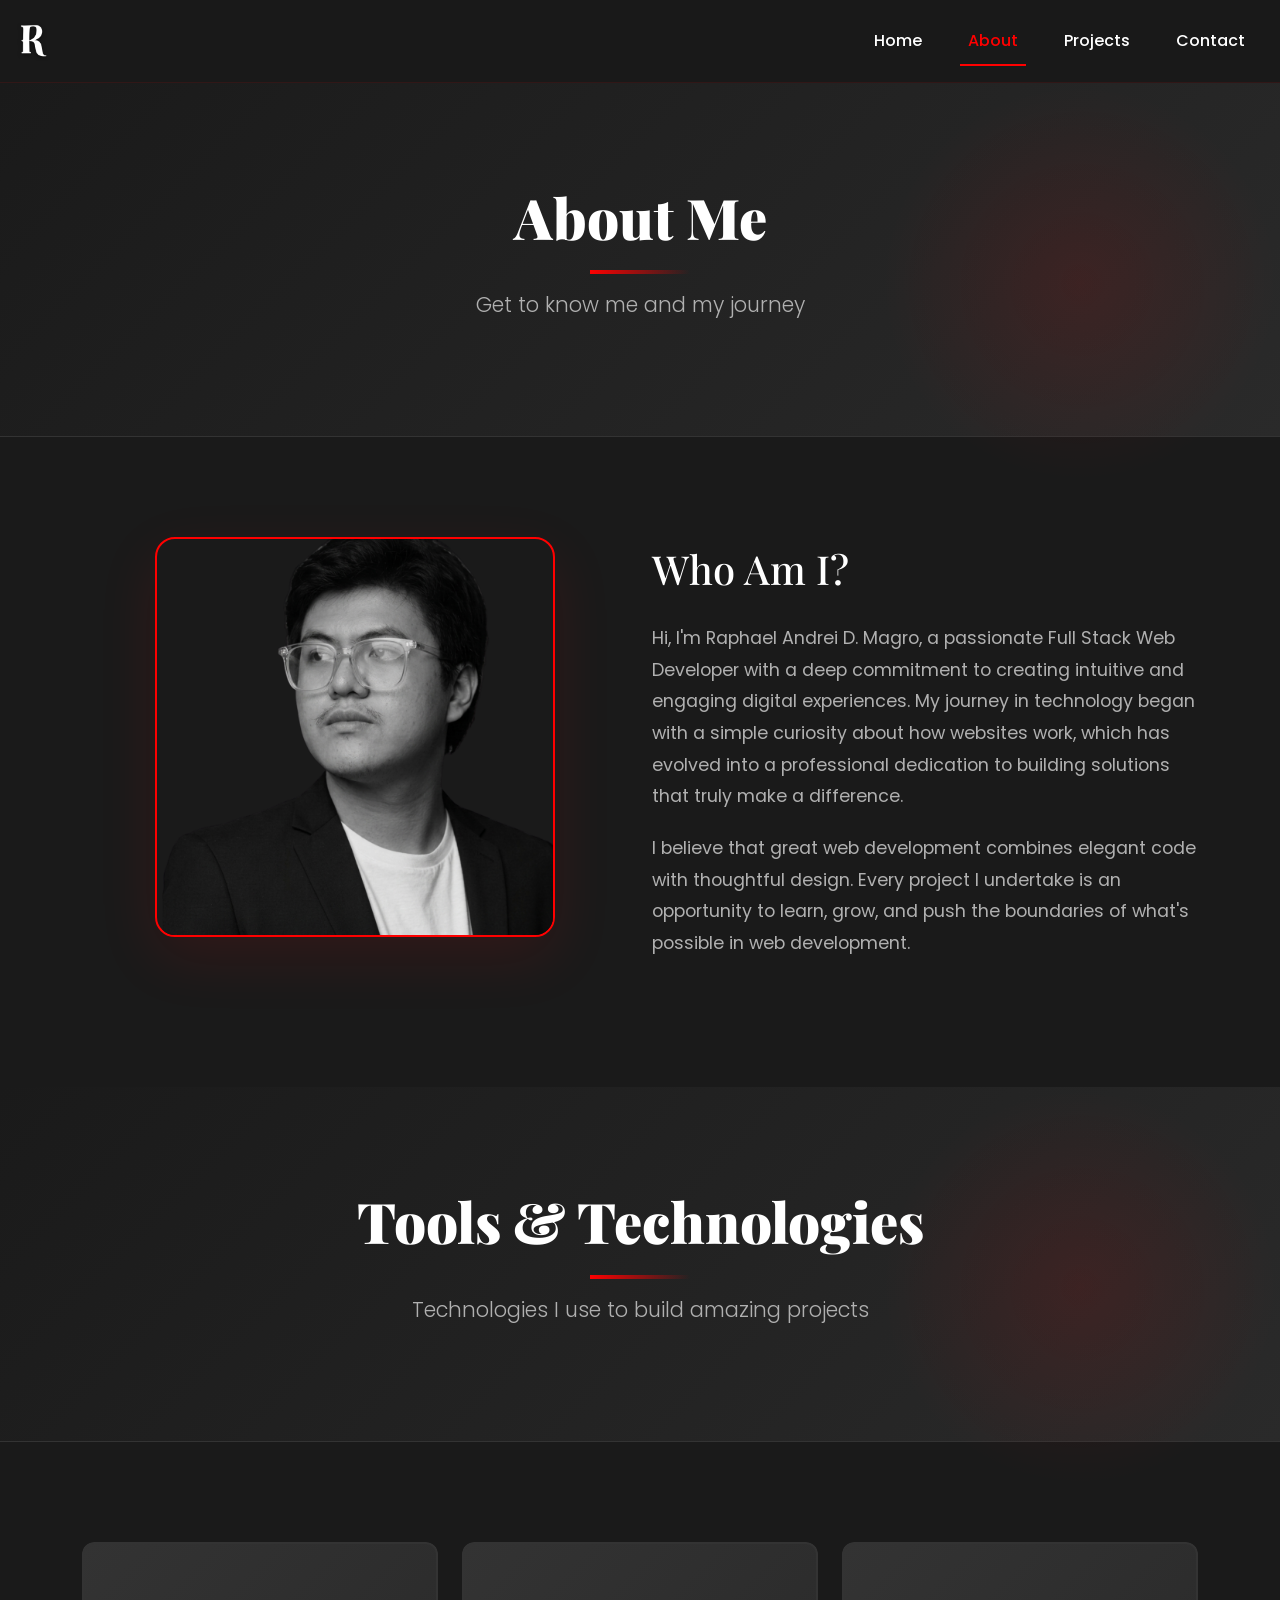
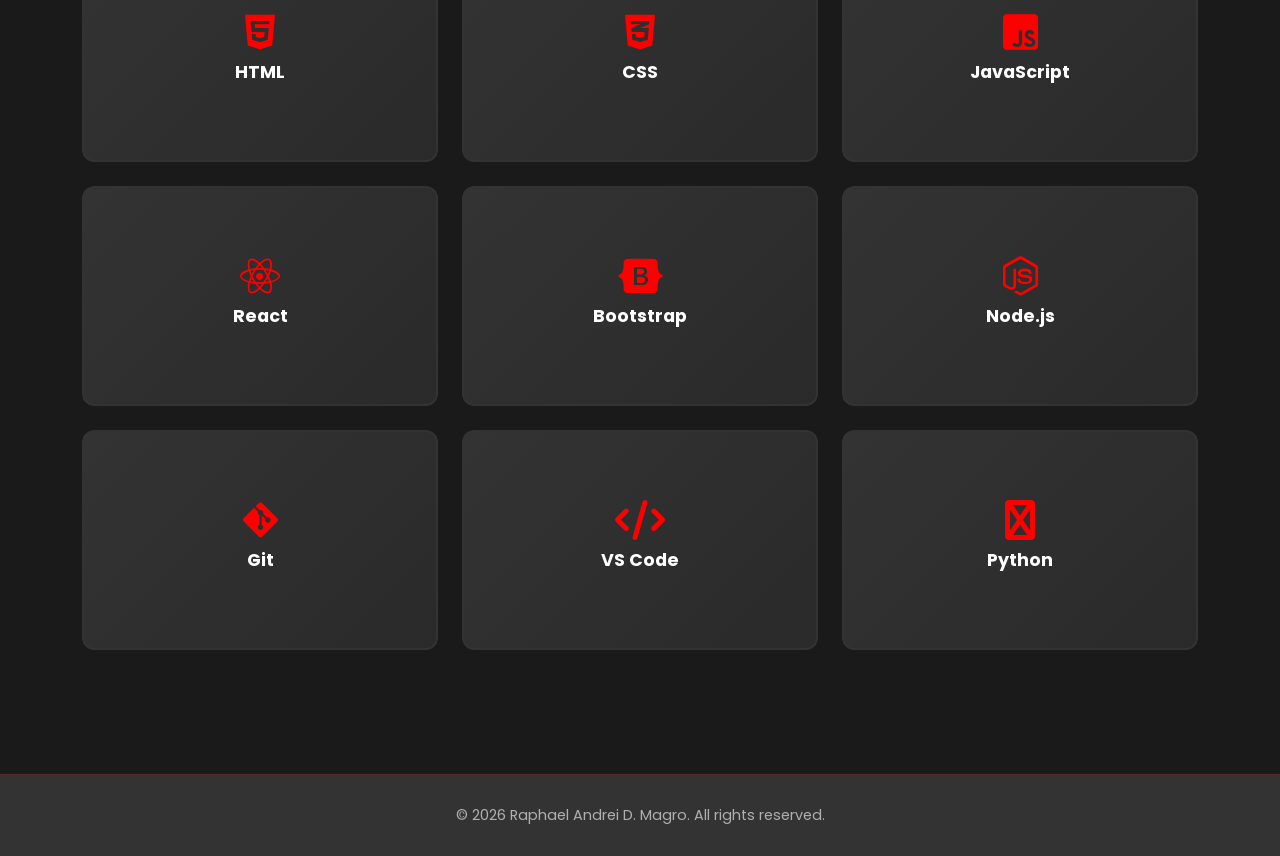
==== commit effb72a0: "added something" ====
--- a/about.html
+++ b/about.html
@@ -78,7 +78,7 @@
         <div class="container">
             <div class="row">
                 <!-- HTML -->
-                <div class="col-md-4 col-sm-6" data-aos="zoom-in" data-aos-delay="0">
+                <div class="col-md-4 col-sm-6 mb-4" data-aos="zoom-in" data-aos-delay="0">
                     <div class="tool-card">
                         <div class="tool-card-front">
                             <i class="fab fa-html5"></i>
@@ -91,7 +91,7 @@
                 </div>
 
                 <!-- CSS -->
-                <div class="col-md-4 col-sm-6" data-aos="zoom-in" data-aos-delay="100">
+                <div class="col-md-4 col-sm-6 mb-4" data-aos="zoom-in" data-aos-delay="100">
                     <div class="tool-card">
                         <div class="tool-card-front">
                             <i class="fab fa-css3-alt"></i>
@@ -104,7 +104,7 @@
                 </div>
 
                 <!-- JavaScript -->
-                <div class="col-md-4 col-sm-6" data-aos="zoom-in" data-aos-delay="200">
+                <div class="col-md-4 col-sm-6 mb-4" data-aos="zoom-in" data-aos-delay="200">
                     <div class="tool-card">
                         <div class="tool-card-front">
                             <i class="fab fa-js-square"></i>
@@ -117,7 +117,7 @@
                 </div>
 
                 <!-- React -->
-                <div class="col-md-4 col-sm-6 my-4" data-aos="zoom-in" data-aos-delay="300">
+                <div class="col-md-4 col-sm-6 mb-4" data-aos="zoom-in" data-aos-delay="300">
                     <div class="tool-card">
                         <div class="tool-card-front">
                             <i class="fab fa-react"></i>
@@ -130,7 +130,7 @@
                 </div>
 
                 <!-- Bootstrap -->
-                <div class="col-md-4 col-sm-6 my-4" data-aos="zoom-in" data-aos-delay="400">
+                <div class="col-md-4 col-sm-6 mb-4" data-aos="zoom-in" data-aos-delay="400">
                     <div class="tool-card">
                         <div class="tool-card-front">
                             <i class="fab fa-bootstrap"></i>
@@ -143,7 +143,7 @@
                 </div>
 
                 <!-- Node.js -->
-                <div class="col-md-4 col-sm-6 my-4" data-aos="zoom-in" data-aos-delay="500">
+                <div class="col-md-4 col-sm-6 mb-4" data-aos="zoom-in" data-aos-delay="500">
                     <div class="tool-card">
                         <div class="tool-card-front">
                             <i class="fab fa-node-js"></i>
@@ -156,7 +156,7 @@
                 </div>
 
                 <!-- Git -->
-                <div class="col-md-4 col-sm-6" data-aos="zoom-in" data-aos-delay="600">
+                <div class="col-md-4 col-sm-6 mb-4" data-aos="zoom-in" data-aos-delay="600">
                     <div class="tool-card">
                         <div class="tool-card-front">
                             <i class="fab fa-git-alt"></i>
@@ -169,7 +169,7 @@
                 </div>
 
                 <!-- VS Code -->
-                <div class="col-md-4 col-sm-6" data-aos="zoom-in" data-aos-delay="700">
+                <div class="col-md-4 col-sm-6 mb-4" data-aos="zoom-in" data-aos-delay="700">
                     <div class="tool-card">
                         <div class="tool-card-front">
                             <i class="fas fa-code"></i>
@@ -177,6 +177,18 @@
                         </div>
                         <div class="tool-card-back">
                             <p>Powerful code editor with extensions for enhanced development</p>
+                        </div>
+                    </div>
+                </div>
+
+                <div class="col-md-4 col-sm-6 mb-4" data-aos="zoom-in" data-aos-delay="700">
+                    <div class="tool-card">
+                        <div class="tool-card-front">
+                            <i class="fas fa-python"></i>
+                            <h3>Python</h3>
+                        </div>
+                        <div class="tool-card-back">
+                            <p>High-level programming language known for its simplicity and readability</p>
                         </div>
                     </div>
                 </div>
